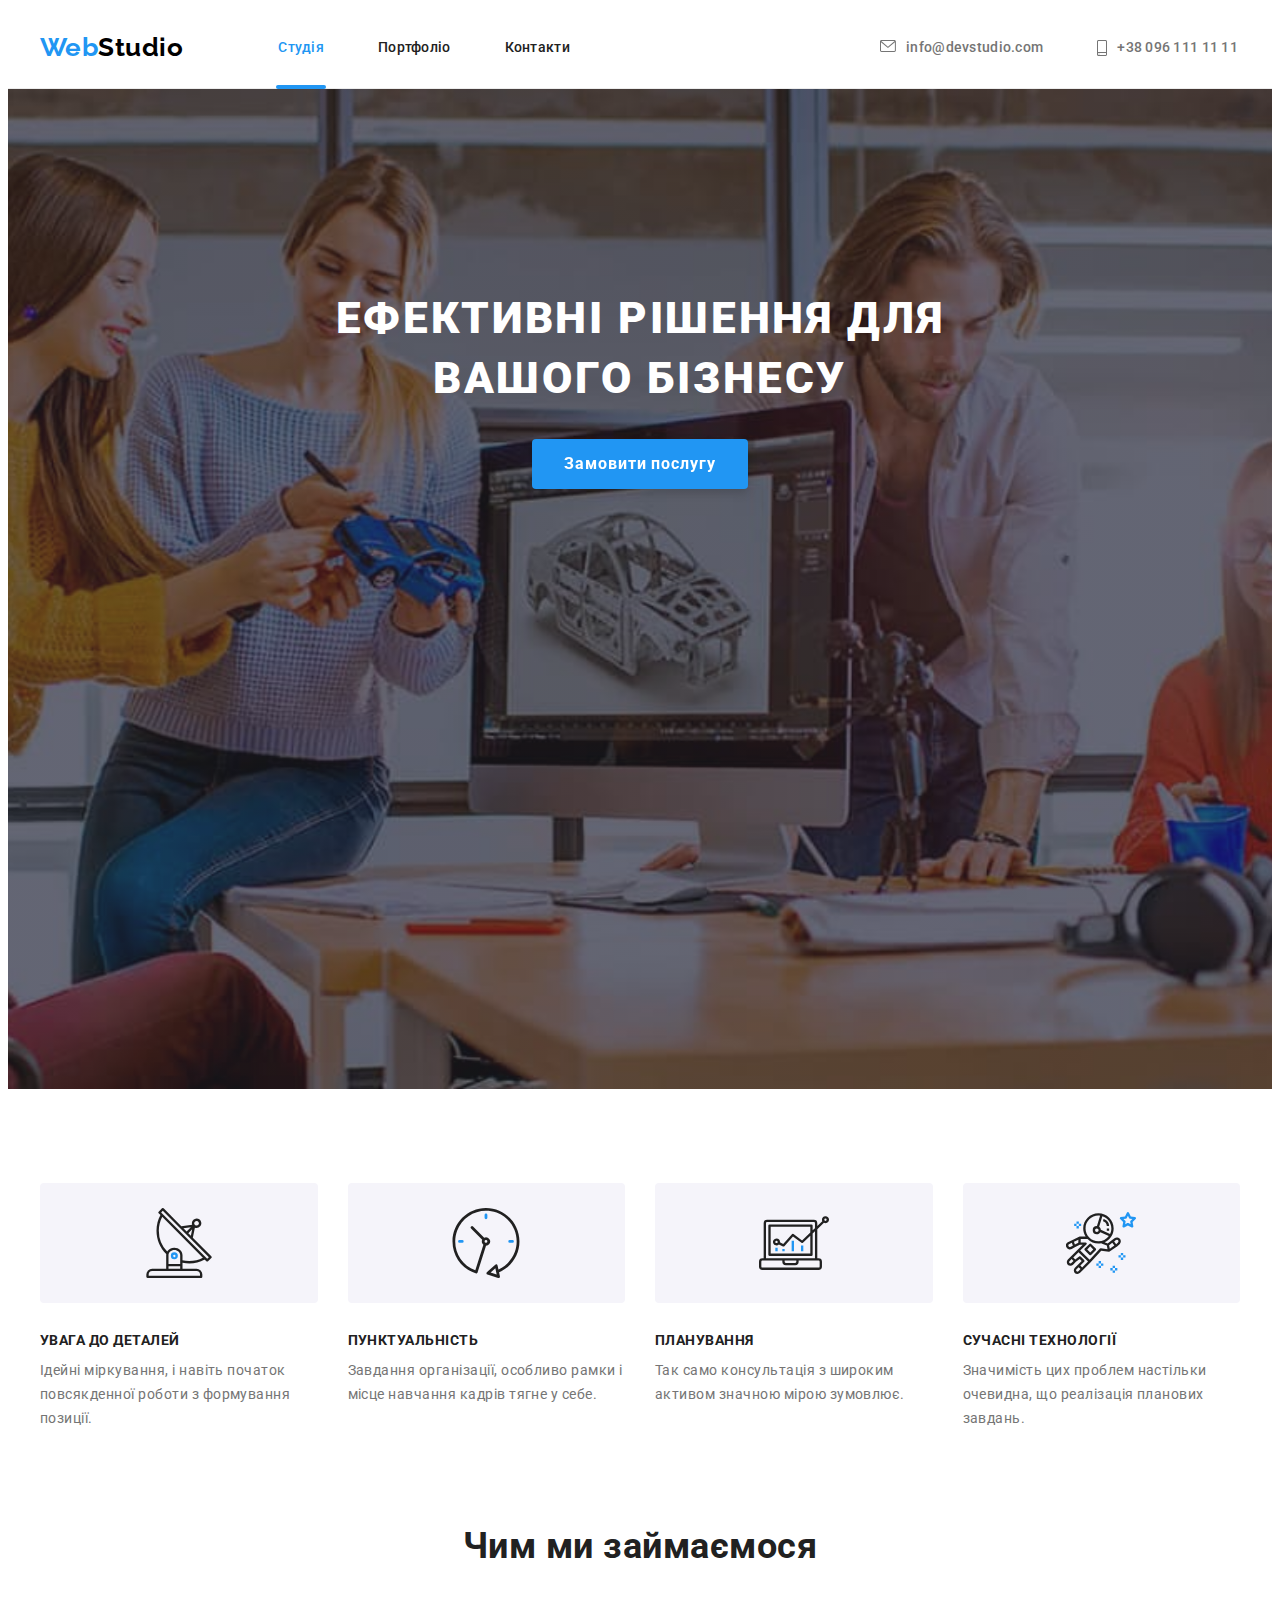
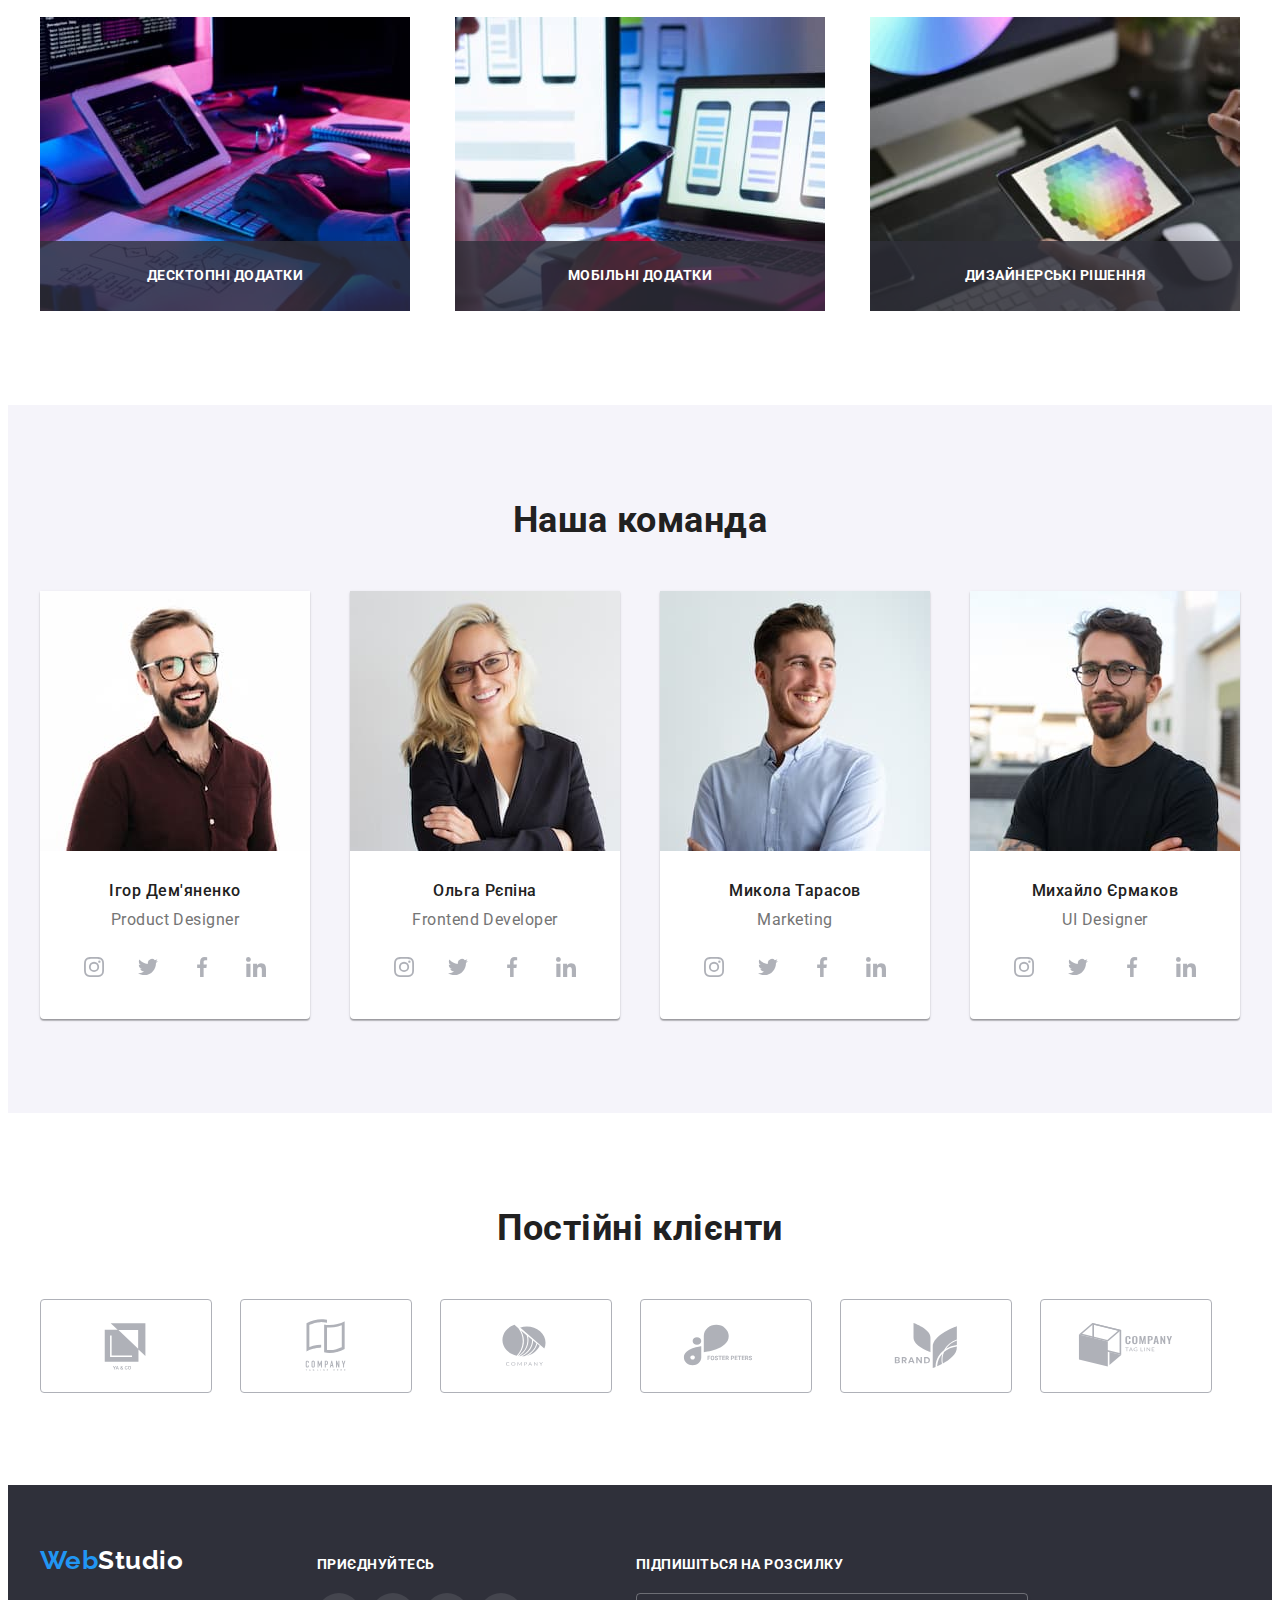
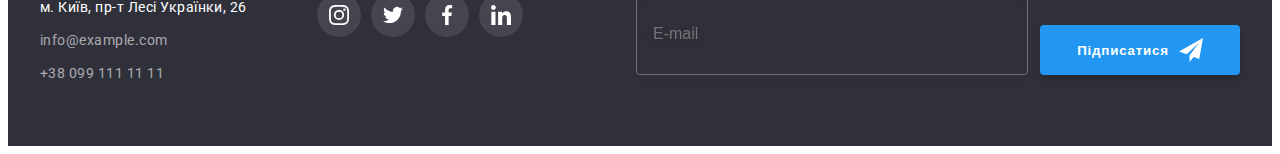
==== index.html @ 71d54468 "add bem header" ====
<!DOCTYPE html>
<html lang="uk">
	<head>
		<meta charset="UTF-8" />
		<meta http-equiv="X-UA-Compatible" content="IE=edge" />
		<meta name="viewport" content="width=device-width, initial-scale=1.0" />
		<title>Document</title>
		<link rel="preconnect" href="https://fonts.googleapis.com" />
		<link rel="preconnect" href="https://fonts.gstatic.com" crossorigin />
		<link
			href="https://fonts.googleapis.com/css2?family=Raleway:wght@700&family=Roboto:wght@400;500;700;900&display=swap"
			rel="stylesheet"
		/>
		<link
			rel="stylesheet"
			href="https://cdnjs.cloudflare.com/ajax/libs/modern-normalize/1.1.0/modern-normalize.min.css"
			integrity="sha512-wpPYUAdjBVSE4KJnH1VR1HeZfpl1ub8YT/NKx4PuQ5NmX2tKuGu6U/JRp5y+Y8XG2tV+wKQpNHVUX03MfMFn9Q=="
			crossorigin="anonymous"
			referrerpolicy="no-referrer"
		/>
		<link rel="stylesheet" href="./css/main.min.css" />
	</head>
	<body>
		<!--  Шапка сторінки  -->
		<header class="header">
			<div class="container header__container">
				<a href="./index.html" class="logo header__logo link"> Web<span>Studio</span> </a>

				<nav class="navigation">
					<ul class="navigation__list list">
						<li class="navigation__item">
							<a href="./index.html" class="navigation__link link current">Студія</a>
						</li>
						<li class="navigation__item">
							<a href="./portfolio.html" class="navigation__link link">Портфоліо</a>
						</li>
						<li class="navigation__item">
							<a href="" class="navigation__link link">Контакти</a>
						</li>
					</ul>
				</nav>

				<ul class="contact__list list">
					<li class="contact__item">
						<a href="mailto:info@devstudio.com" class="contact__link link">
							<svg class="contact__icon" width="16" height="12">
								<use href="./images/icons.svg#icon-envelope"></use>
							</svg>
							info@devstudio.com
						</a>
					</li>
					<li class="contact__item">
						<a href="tel:+380961111111" class="contact__link link">
							<svg class="contact__icon" width="10" height="16">
								<use href="./images/icons.svg#icon-smartphone"></use>
							</svg>
							+38 096 111 11 11</a
						>
					</li>
				</ul>
			</div>
		</header>

		<!--  Унікальний контент сторінки  -->
		<main>
			<!-- Hero -->
			<section class="hero">
				<div class="container">
					<h1 class="hero-title">Ефективні рішення для вашого бізнесу</h1>

					<button type="button" class="hero-btn" data-modal-open>Замовити послугу</button>
				</div>
			</section>

			<!-- Features -->
			<section class="features section">
				<div class="container">
					<h2 class="visually-hidden">Наші особливості</h2>

					<ul class="features-list list">
						<li class="features-item">
							<div class="features-item-icon">
								<svg class="features-icon" width="70" height="70">
									<use href="./images/icons.svg#icon-antenna"></use>
								</svg>
							</div>
							<h3 class="feature-title">УВАГА ДО ДЕТАЛЕЙ</h3>
							<p class="features-text">Ідейні міркування, і навіть початок повсякденної роботи з формування позиції.</p>
						</li>
						<li class="features-item">
							<div class="features-item-icon">
								<svg class="features-icon" width="70" height="70">
									<use href="./images/icons.svg#icon-clock"></use>
								</svg>
							</div>
							<h3 class="feature-title">ПУНКТУАЛЬНІСТЬ</h3>
							<p class="features-text">Завдання організації, особливо рамки і місце навчання кадрів тягне у себе.</p>
						</li>
						<li class="features-item">
							<div class="features-item-icon">
								<svg class="features-icon" width="70" height="70">
									<use href="./images/icons.svg#icon-diagram"></use>
								</svg>
							</div>
							<h3 class="feature-title">ПЛАНУВАННЯ</h3>
							<p class="features-text">Так само консультація з широким активом значною мірою зумовлює.</p>
						</li>
						<li class="features-item">
							<div class="features-item-icon">
								<svg class="features-icon" width="70" height="70">
									<use href="./images/icons.svg#icon-astronaut"></use>
								</svg>
							</div>
							<h3 class="feature-title">СУЧАСНІ ТЕХНОЛОГІЇ</h3>
							<p class="features-text">Значимість цих проблем настільки очевидна, що реалізація планових завдань.</p>
						</li>
					</ul>
				</div>
			</section>

			<!-- Abaut -->
			<section class="abaut section">
				<div class="container">
					<h2 class="title">Чим ми займаємося</h2>

					<ul class="abaut-list list">
						<li class="abaut-item">
							<img src="./images/job-1.jpg" alt="верстка сайту" width="370" />

							<h3 class="label">Десктопні додатки</h3>
						</li>
						<li class="abaut-item">
							<img src="./images/job-2.jpg" alt="адаптація сайту під всі екрани" width="370" />

							<h3 class="label">Мобільні додатки</h3>
						</li>
						<li class="abaut-item">
							<img src="./images/job-3.jpg" alt="дизайн сайту" width="370" />

							<h3 class="label">Дизайнерські рішення</h3>
						</li>
					</ul>
				</div>
			</section>

			<!-- Team -->
			<section class="team section">
				<div class="container">
					<h2 class="title">Наша команда</h2>

					<ul class="team-list list">
						<li class="team-item">
							<img src="./images/pd.jpg" alt="продакт дизайнер" class="team-photo" width="270" />
							<div class="team-info">
								<h3 class="team-title">Ігор Дем'яненко</h3>
								<p class="team-text" lang="en">Product Designer</p>
								<ul class="team-social-list list">
									<li class="team-social-item">
										<a href="" class="team-social-link" aria-label="Instagram">
											<span class="visually-hidden">Instagram</span>
											<svg class="team-social-icon" width="20" height="20">
												<use href="./images/icons.svg#icon-instagram"></use>
											</svg>
										</a>
									</li>
									<li class="team-social-item">
										<a href="" class="team-social-link" aria-label="Twitter">
											<span class="visually-hidden">Twitter</span>
											<svg class="team-social-icon" width="20" height="20">
												<use href="./images/icons.svg#icon-twitter"></use>
											</svg>
										</a>
									</li>
									<li class="team-social-item">
										<a href="" class="team-social-link" aria-label="Facebook">
											<span class="visually-hidden">Facebook</span>
											<svg class="team-social-icon" width="20" height="20">
												<use href="./images/icons.svg#icon-facebook"></use>
											</svg>
										</a>
									</li>
									<li class="team-social-item">
										<a href="" class="team-social-link" aria-label="Linked In">
											<span class="visually-hidden">Linked In</span>
											<svg class="team-social-icon" width="20" height="20">
												<use href="./images/icons.svg#icon-linkedin"></use>
											</svg>
										</a>
									</li>
								</ul>
							</div>
						</li>
						<li class="team-item">
							<img src="./images/fd.jpg" alt="фронтенд-розробник" class="team-photo" width="270" />
							<div class="team-info">
								<h3 class="team-title">Ольга Рєпіна</h3>
								<p class="team-text" lang="en">Frontend Developer</p>
								<ul class="team-social-list list">
									<li class="team-social-item">
										<a href="" class="team-social-link" aria-label="Instagram">
											<span class="visually-hidden">Instagram</span>
											<svg class="team-social-icon" width="20" height="20">
												<use href="./images/icons.svg#icon-instagram"></use>
											</svg>
										</a>
									</li>
									<li class="team-social-item">
										<a href="" class="team-social-link" aria-label="Twitter">
											<span class="visually-hidden">Twitter</span>
											<svg class="team-social-icon" width="20" height="20">
												<use href="./images/icons.svg#icon-twitter"></use>
											</svg>
										</a>
									</li>
									<li class="team-social-item">
										<a href="" class="team-social-link" aria-label="Facebook">
											<span class="visually-hidden">Facebook</span>
											<svg class="team-social-icon" width="20" height="20">
												<use href="./images/icons.svg#icon-facebook"></use>
											</svg>
										</a>
									</li>
									<li class="team-social-item">
										<a href="" class="team-social-link" aria-label="Linked In">
											<span class="visually-hidden">Linked In</span>
											<svg class="team-social-icon" width="20" height="20">
												<use href="./images/icons.svg#icon-linkedin"></use>
											</svg>
										</a>
									</li>
								</ul>
							</div>
						</li>
						<li class="team-item">
							<img src="./images/m.jpg" alt="маркетолог" class="team-photo" width="270" />
							<div class="team-info">
								<h3 class="team-title">Микола Тарасов</h3>
								<p class="team-text" lang="en">Marketing</p>
								<ul class="team-social-list list">
									<li class="team-social-item">
										<a href="" class="team-social-link" aria-label="Instagram">
											<span class="visually-hidden">Instagram</span>
											<svg class="team-social-icon" width="20" height="20">
												<use href="./images/icons.svg#icon-instagram"></use>
											</svg>
										</a>
									</li>
									<li class="team-social-item">
										<a href="" class="team-social-link" aria-label="Twitter">
											<span class="visually-hidden">Twitter</span>
											<svg class="team-social-icon" width="20" height="20">
												<use href="./images/icons.svg#icon-twitter"></use>
											</svg>
										</a>
									</li>
									<li class="team-social-item">
										<a href="" class="team-social-link" aria-label="Facebook">
											<span class="visually-hidden">Facebook</span>
											<svg class="team-social-icon" width="20" height="20">
												<use href="./images/icons.svg#icon-facebook"></use>
											</svg>
										</a>
									</li>
									<li class="team-social-item">
										<a href="" class="team-social-link" aria-label="Linked In">
											<span class="visually-hidden">Linked In</span>
											<svg class="team-social-icon" width="20" height="20">
												<use href="./images/icons.svg#icon-linkedin"></use>
											</svg>
										</a>
									</li>
								</ul>
							</div>
						</li>
						<li class="team-item">
							<img src="images/uid.jpg" alt="дизайнер інтерфейсу користувача" class="team-photo" width="270" />
							<div class="team-info">
								<h3 class="team-title">Михайло Єрмаков</h3>
								<p class="team-text" lang="en">UI Designer</p>
								<ul class="team-social-list list">
									<li class="team-social-item">
										<a href="" class="team-social-link" aria-label="Instagram">
											<span class="visually-hidden">Instagram</span>
											<svg class="team-social-icon" width="20" height="20">
												<use href="./images/icons.svg#icon-instagram"></use>
											</svg>
										</a>
									</li>
									<li class="team-social-item">
										<a href="" class="team-social-link" aria-label="Twitter">
											<span class="visually-hidden">Twitter</span>
											<svg class="team-social-icon" width="20" height="20">
												<use href="./images/icons.svg#icon-twitter"></use>
											</svg>
										</a>
									</li>
									<li class="team-social-item">
										<a href="" class="team-social-link" aria-label="Facebook">
											<span class="visually-hidden">Facebook</span>
											<svg class="team-social-icon" width="20" height="20">
												<use href="./images/icons.svg#icon-facebook"></use>
											</svg>
										</a>
									</li>
									<li class="team-social-item">
										<a href="" class="team-social-link" aria-label="Linked In">
											<span class="visually-hidden">Linked In</span>
											<svg class="team-social-icon" width="20" height="20">
												<use href="./images/icons.svg#icon-linkedin"></use>
											</svg>
										</a>
									</li>
								</ul>
							</div>
						</li>
					</ul>
				</div>
			</section>

			<!-- Clients -->
			<section class="clients section">
				<div class="container">
					<h2 class="title">Постійні клієнти</h2>

					<ul class="clients-list list">
						<li class="clients-item">
							<a href="" class="clients-link">
								<svg class="clients-icon" width="106" height="60">
									<use href="./images/icons.svg#icon-client-logo-1"></use>
								</svg>
							</a>
						</li>
						<li class="clients-item">
							<a href="" class="clients-link">
								<svg class="clients-icon" width="106" height="60">
									<use href="./images/icons.svg#icon-client-logo-2"></use>
								</svg>
							</a>
						</li>
						<li class="clients-item">
							<a href="" class="clients-link">
								<svg class="clients-icon" width="106" height="60">
									<use href="./images/icons.svg#icon-client-logo-3"></use>
								</svg>
							</a>
						</li>
						<li class="clients-item">
							<a href="" class="clients-link">
								<svg class="clients-icon" width="106" height="60">
									<use href="./images/icons.svg#icon-client-logo-4"></use>
								</svg>
							</a>
						</li>
						<li class="clients-item">
							<a href="" class="clients-link">
								<svg class="clients-icon" width="106" height="60">
									<use href="./images/icons.svg#icon-client-logo-5"></use>
								</svg>
							</a>
						</li>
						<li class="clients-item">
							<a href="" class="clients-link">
								<svg class="clients-icon" width="106" height="60">
									<use href="./images/icons.svg#icon-client-logo-6"></use>
								</svg>
							</a>
						</li>
					</ul>
				</div>
			</section>
		</main>

		<!--  Підвал  -->
		<footer class="footer">
			<div class="container footer-info">
				<div class="footer-contact">
					<a href="./index.html" class="logo footer__logo link"> Web<span>Studio</span> </a>
					<address class="footer-address">
						<ul class="footer-list list">
							<li class="footer-item">
								<a
									href="https://goo.gl/maps/7Z4Gu6gyvnYNkvbY8"
									target="_blank"
									rel="noopener noreferrer nofollow"
									class="footer-location link"
								>
									м. Київ, пр-т Лесі Українки, 26
								</a>
							</li>
							<li class="footer-item">
								<a href="mailto:info@example.com" class="footer-link link">info@example.com</a>
							</li>
							<li class="footer-item">
								<a href="tel:+380991111111" class="footer-link link">+38 099 111 11 11</a>
							</li>
						</ul>
					</address>
				</div>
				<div class="footer-socials">
					<h2 class="footer-title">приєднуйтесь</h2>

					<ul class="footer-socials-list list">
						<li class="footer-socials-item">
							<a href="" class="footer-socials-link" aria-label="Instagram">
								<span class="visually-hidden">Instagram</span>
								<svg class="footer-social-icon" width="20" height="20">
									<use href="./images/icons.svg#icon-instagram"></use>
								</svg>
							</a>
						</li>
						<li class="footer-socials-item">
							<a href="" class="footer-socials-link" aria-label="Twitter">
								<span class="visually-hidden">Twitter</span>
								<svg class="footer-social-icon" width="20" height="20">
									<use href="./images/icons.svg#icon-twitter"></use>
								</svg>
							</a>
						</li>
						<li class="footer-socials-item">
							<a href="" class="footer-socials-link" aria-label="Facebook">
								<span class="visually-hidden">Facebook</span>
								<svg class="footer-social-icon" width="20" height="20">
									<use href="./images/icons.svg#icon-facebook"></use>
								</svg>
							</a>
						</li>
						<li class="footer-socials-item">
							<a href="" class="footer-socials-link" aria-label="Linked In">
								<span class="visually-hidden">Linked In</span>
								<svg class="footer-social-icon" width="20" height="20">
									<use href="./images/icons.svg#icon-linkedin"></use>
								</svg>
							</a>
						</li>
					</ul>
				</div>

				<form class="footer-form">
					<div class="footer-form-input">
						<label for="footer-email" class="footer-title-input">Підпишіться на розсилку</label>
						<input type="email" class="footer-input" name="email" id="footer-email" placeholder="E-mail" required />
					</div>
					<button type="submit" class="footer-button">
						Підписатися
						<svg class="footer-input-icon" width="24" height="24">
							<use href="./images/icons.svg#icon-send"></use>
						</svg>
					</button>
				</form>
			</div>
		</footer>

		<!-- Модальне вікно -->
		<div class="backdrop is-hidden" data-modal>
			<div class="modal">
				<button type="button" class="btn-close" data-modal-close>
					<svg class="btn-close-icon" width="11" height="11">
						<use href="./images/icons.svg#icon-close"></use>
					</svg>
				</button>
				<!-- Форма модального вікна -->
				<p class="modal-title">Залиште свої дані, ми вам передзвонимо</p>
				<form class="modal-form">
					<div class="form-field">
						<label for="modal-name" class="modal-label">Ім'я</label>
						<div class="input-wrap">
							<input type="text" name="name" id="modal-name" class="modal-input" required />
							<svg class="modal-icon" width="18" height="18">
								<use href="./images/icons.svg#icon-name"></use>
							</svg>
						</div>
					</div>

					<div class="form-field">
						<label for="modal-tel" class="modal-label">Телефон</label>
						<div class="input-wrap">
							<input
								type="tel"
								name="tel"
								id="modal-tel"
								class="modal-input"
								title="+380123456789"
								minlength="13"
								required
							/>
							<svg class="modal-icon" width="18" height="18">
								<use href="./images/icons.svg#icon-tel"></use>
							</svg>
						</div>
					</div>

					<div class="form-field">
						<label for="modal-email" class="modal-label">Пошта</label>
						<div class="input-wrap">
							<input type="email" name="email" id="modal-email" class="modal-input" required />
							<svg class="modal-icon" width="18" height="18">
								<use href="./images/icons.svg#icon-email"></use>
							</svg>
						</div>
					</div>

					<div class="textarea-field">
						<label for="modal-textarea" class="modal-label">Коментар</label>
						<textarea name="Comment" id="modal-textarea" class="modal-textarea" placeholder="Введіть текст"></textarea>
					</div>

					<div class="checkbox-field">
						<input type="checkbox" name="policy" id="policy" value="true" class="modal-check visually-hidden" />
						<label for="policy" class="check-label">
							<span class="check-label-icon">
								<svg class="check-icon" width="16" height="15">
									<use href="./images/icons.svg#icon-checkbox"></use>
								</svg>
							</span>
							Погоджуюся з розсилкою та приймаю <a href="#" class="label-policy">Умови договору</a></label
						>
					</div>
					<button type="submit" class="modal-btn">Відправити</button>
				</form>
			</div>
		</div>
		<script src="./js/modal.js"></script>
	</body>
</html>
---- css/main.min.css ----
:root{--primary-text-color: #212121;--secondary-text-color: #757575;--tertiary-text-color: #ffffff;--accent-color: #2196f3;--primary-btn-color: #2196f3;--secondary-btn-color: #f5f4fa;--logo-color: #000000;--primary-bg-color: #ffffff;--secondary-bg-color: #2f303a;--section-bg-color: #f5f4fa;--link-color: rgba(255, 255, 255, 0.6);--primary-icon-color: #afb1b8;--transition-duration: 250ms;--transition-timing-function: cubic-bezier(0.4, 0, 0.2, 1);--overlay: rgba(33, 150, 243, 0.9);--button-hover: #188ce8}h1,h2,h3,h4,h5,h6,ul,p{margin:0}ul,p{padding-left:0}img{display:block;max-width:100%;height:auto}button{border-radius:4px;border:none;cursor:pointer}body{font-family:"Roboto",sans-serif;font-size:16px;line-height:1.14;letter-spacing:.03em;color:var(--primary-text-color);background-color:var(--primary-bg-color)}.list{list-style:none}.link{text-decoration:none}.section{padding:94px 0}.visually-hidden{position:absolute;white-space:nowrap;width:1px;height:1px;overflow:hidden;border:0;padding:0;clip:rect(0 0 0 0);clip-path:inset(50%);margin:-1px}.container{width:1200px;padding-right:15px;padding-left:15px;margin:0 auto}.logo{font-family:"Raleway",sans-serif;font-weight:700;font-size:26px;line-height:1.19;color:var(--accent-color)}.header__logo{margin-right:93px;padding-top:24px;padding-bottom:25px}.header__logo span{color:var(--logo-color)}.footer__logo{display:block;margin-bottom:20px}.footer__logo span{color:var(--tertiary-text-color)}.backdrop{position:fixed;top:0;left:0;width:100%;height:100%;background:rgba(0,0,0,.2);border:1px solid #000;visibility:visible;opacity:1;transition:visibility var(--transition-duration) var(--transition-timing-function),opacity var(--transition-duration) var(--transition-timing-function)}.backdrop.is-hidden{visibility:hidden;opacity:0;pointer-events:none}.modal{position:absolute;padding:40px;top:50%;left:50%;width:528px;min-height:581px;background:var(--primary-bg-color);box-shadow:0px 1px 3px rgba(0,0,0,.12),0px 1px 1px rgba(0,0,0,.14),0px 2px 1px rgba(0,0,0,.2);border-radius:4px;transform:translate(-50%, -50%) scale(1);transition:transform var(--transition-duration) var(--transition-timing-function),scale var(--transition-duration) var(--transition-timing-function)}.backdrop.is-hidden .modal{transform:translate(-50%, -50%) scale(0)}.btn-close{position:absolute;display:flex;justify-content:center;align-items:center;top:8px;right:8px;width:30px;height:30px;border-radius:50%;border:1px solid rgba(0,0,0,.1);background:#fff;transition:fill var(--transition-duration) var(--transition-timing-function)}.btn-close:hover,.btn-close:focus{fill:var(--accent-color)}.modal-title{margin-bottom:12px;font-weight:700;font-size:20px;line-height:1.15;text-align:center;letter-spacing:.03em;color:var(--primary-text-color)}.modal-form{display:flex;flex-direction:column}.form-field:not(:last-child){margin-bottom:10px}.modal-label{font-weight:400;font-size:12px;line-height:1.17;letter-spacing:.01em;color:var(--secondary-text-color);cursor:pointer}.input-wrap{display:flex;align-items:center;position:relative;margin-top:4px;cursor:pointer;transition:fill var(--transition-duration) var(--transition-timing-function)}.modal-input{width:100%;height:40px;padding:12px 12px 12px 42px;border:1px solid rgba(33,33,33,.2);border-radius:4px;outline:rgba(0,0,0,0);cursor:pointer;transition:border-color var(--transition-duration) var(--transition-timing-function)}.modal-input:hover,.modal-input:focus{border-color:var(--accent-color)}.modal-icon{position:absolute;left:12px;top:50%;transform:translateY(-50%);transition:fill var(--transition-duration) var(--transition-timing-function)}.modal-input:hover+.modal-icon,.modal-input:focus+.modal-icon{fill:var(--accent-color)}.textarea-field{margin-bottom:20px}.modal-textarea{width:100%;height:120px;padding:12px 16px;margin-top:4px;border:1px solid rgba(33,33,33,.2);border-radius:4px;outline:rgba(0,0,0,0);font-size:12px;line-height:1.17;letter-spacing:.01em;resize:none;cursor:pointer;transition:border-color var(--transition-duration) var(--transition-timing-function)}.modal-textarea:hover,.modal-textarea:focus{border-color:var(--accent-color)}.modal-textarea::placeholder{color:rgba(117,117,117,.5)}.check-label{display:flex;justify-content:center;align-items:center;font-size:14px;line-height:1.71;letter-spacing:.03em;color:var(--secondary-text-color)}.check-label span{display:flex;justify-content:center;align-items:center;width:16px;height:15px;border:2px solid #212121;border-radius:2px;margin-right:8px;transition:background-color var(--transition-duration) var(--transition-timing-function),border-color var(--transition-duration) var(--transition-timing-function)}.modal-check:checked+.check-label span{background-color:var(--accent-color);border-color:var(--accent-color);fill:#fff}.modal-check:focus+.check-label span{border-color:var(--accent-color)}.check-label span{fill:rgba(0,0,0,0);transition:fill var(--transition-duration) var(--transition-timing-function)}.label-policy{margin-left:8px;text-decoration-line:underline;color:var(--accent-color)}.modal-btn{min-width:200px;height:50px;padding:10px 52px;margin-top:30px;margin-left:auto;margin-right:auto;font-weight:700;font-size:16px;line-height:1.88;text-align:center;letter-spacing:.06em;color:var(--tertiary-text-color);background-color:var(--primary-btn-color);box-shadow:0px 4px 4px rgba(0,0,0,.15);transition:background-color var(--transition-duration) var(--transition-timing-function)}.modal-btn:hover,.modal-btn:focus{background-color:var(--button-hover)}.buttons-list{display:flex;justify-content:center;margin-bottom:50px}.buttons-item:not(:last-child){margin-right:8px}.portfolio-btn{display:inline-block;padding:6px 22px;font-family:inherit;font-weight:500;font-size:16px;line-height:1.63;letter-spacing:.03em;text-decoration:none;text-align:center;color:var(--primary-text-color);background-color:var(--secondary-btn-color);transition:color var(--transition-duration) var(--transition-timing-function),background-color var(--transition-duration) var(--transition-timing-function),box-shadow var(--transition-duration) var(--transition-timing-function)}.portfolio-btn:hover,.portfolio-btn:focus{color:var(--tertiary-text-color);background-color:var(--primary-btn-color);box-shadow:0px 3px 1px rgba(0,0,0,.1),0px 1px 2px rgba(0,0,0,.08),0px 2px 2px rgba(0,0,0,.12)}.header{border-bottom:1px solid #ececec}.header__container{display:flex;align-items:center}.navigation{display:flex;align-items:center}.navigation__list{display:flex}.navigation__list .current{position:relative;color:var(--accent-color)}.navigation__list .current::after{display:block;content:"";position:absolute;left:0;bottom:-1px;width:100%;height:4px;border-radius:2px;background-color:var(--accent-color)}.navigation__item:not(:last-child){margin-right:50px}.navigation__link,.contact__link{display:flex;padding-top:32px;padding-right:2px;padding-left:2px;padding-bottom:32px;font-weight:500;font-size:14px;letter-spacing:.02em}.navigation__link{color:var(--primary-text-color);transition:color var(--transition-duration) var(--transition-timing-function)}.navigation__link:hover,.navigation__link:focus{color:var(--accent-color)}.contact__list{display:flex;margin-left:auto}.contact__item+.contact__item{margin-left:50px}.contact__link{font-style:normal;color:var(--secondary-text-color);transition:color var(--transition-duration) var(--transition-timing-function)}.contact__link:hover,.contact__link:focus{color:var(--accent-color)}.contact__icon{fill:currentColor;margin-right:10px}.hero{max-width:1600px;min-height:600px;margin-right:auto;margin-left:auto;padding-top:200px;padding-bottom:200px;text-align:center;background-color:#c4c4c4;background-image:linear-gradient(to right, rgba(47, 48, 58, 0.4), rgba(47, 48, 58, 0.4)),url(../images/hero.jpg);background-repeat:no-repeat;background-position:center;background-size:cover}.hero-title{width:696px;margin-left:auto;margin-right:auto;margin-bottom:30px;font-weight:900;font-size:44px;line-height:1.36;letter-spacing:.06em;text-transform:uppercase;color:var(--tertiary-text-color)}.hero-btn{display:inline-block;min-width:216px;padding:10px 32px;font-family:inherit;font-weight:700;font-size:16px;line-height:1.88;letter-spacing:.06em;text-decoration:none;color:var(--tertiary-text-color);background-color:var(--primary-btn-color);filter:drop-shadow(0px 4px 4px rgba(0, 0, 0, 0.15));transition:background-color var(--transition-duration) var(--transition-timing-function)}.hero-btn:hover,.hero-btn:focus{background-color:var(--button-hover)}.features{color:var(--secondary-text-color)}.features-list{display:flex}.features-item{width:calc((100% - 90px)/4)}.features-item:not(:last-child){margin-right:30px}.features-item-icon{display:flex;justify-content:center;align-items:center;height:120px;margin-bottom:30px;border-radius:4px;background-color:var(--section-bg-color)}.feature-title,.label{font-size:14px;text-transform:uppercase;color:var(--primary-text-color)}.feature-title{margin-bottom:10px}.features-text{font-size:14px;line-height:1.71}.abaut{padding-top:0;text-align:center}.title{margin-bottom:50px;font-size:36px;line-height:1.17}.abaut-list{display:flex;justify-content:space-between}.abaut-item{position:relative}.label{position:absolute;display:flex;justify-content:center;align-items:center;bottom:0;width:100%;height:70px;color:var(--tertiary-text-color);background-color:rgba(47,48,58,.8)}.team{line-height:1.19;text-align:center;background-color:var(--section-bg-color)}.team-list{display:flex;justify-content:space-between}.team-item{width:270px;border-radius:0px 0px 4px 4px;background-color:var(--primary-bg-color);box-shadow:0px 1px 3px rgba(0,0,0,.12),0px 1px 1px rgba(0,0,0,.14),0px 2px 1px rgba(0,0,0,.2)}.team-info{padding:30px 32px;text-align:center}.team-title{margin-bottom:10px;font-weight:500;font-size:16px}.team-text{color:var(--secondary-text-color);margin-bottom:16px}.team-social-list{display:flex}.team-social-item{width:44px;height:44px}.team-social-item:not(:last-child){margin-right:10px}.team-social-link{display:flex;justify-content:center;align-items:center;width:100%;height:100%;border-radius:50%;fill:var(--primary-icon-color);transition:background-color var(--transition-duration) var(--transition-timing-function),fill var(--transition-duration) var(--transition-timing-function)}.team-social-link:hover,.team-social-link:focus{background-color:var(--accent-color);fill:#fff}.clients{text-align:center}.clients-list{display:flex}.clients-item{width:170px;height:92px}.clients-item:not(:last-child){margin-right:30px}.clients-link{display:flex;justify-content:center;align-items:center;width:100%;height:100%;border:1px solid var(--primary-icon-color);border-radius:4px;fill:var(--primary-icon-color);transition:border-color var(--transition-duration) var(--transition-timing-function),fill var(--transition-duration) var(--transition-timing-function)}.clients-link:hover,.clients-link:focus{border-color:var(--accent-color);fill:var(--accent-color)}.projects-list{display:flex;flex-wrap:wrap}.project-item{flex-basis:calc((100% - 60px)/3)}.project-item:not(:nth-child(3n)){margin-right:30px}.project-item:not(:nth-last-child(-n+3)){margin-bottom:30px}.project-link{display:block;transition:box-shadow var(--transition-duration) var(--transition-timing-function)}.project-overlay{position:relative;overflow:hidden}.project-text{position:absolute;padding:63px 24px;top:0;left:0;width:100%;height:100%;color:var(--tertiary-text-color);background-color:var(--overlay);font-size:18px;line-height:1.56;letter-spacing:.03em;transform:translateY(100%);transition:transform var(--transition-duration) var(--transition-timing-function)}.project-link:hover .project-text,.project-link:focus .project-text{box-shadow:0px 1px 1px rgba(0,0,0,.12),0px 4px 4px rgba(0,0,0,.06),1px 4px 6px rgba(0,0,0,.16);transform:translateY(0)}.project-info{padding:20px 24px;border:1px solid #eee}.projects-title{margin-bottom:4px;font-size:18px;line-height:2;letter-spacing:.06em;color:var(--primary-text-color)}.projects-text{line-height:1.88;color:var(--secondary-text-color)}.footer{padding-top:60px;padding-bottom:60px;background-color:var(--secondary-bg-color)}.footer-info{display:flex;align-items:baseline}.footer-contact{margin-right:70px}.footer-item:not(:last-child){margin-bottom:9px}.footer-location,.footer-link{font-style:normal;font-size:14px;line-height:1.71}.footer-location{color:var(--tertiary-text-color);transition:color var(--transition-duration) var(--transition-timing-function)}.footer-location:hover,.footer-location:focus{color:var(--accent-color)}.footer-link{color:rgba(255,255,255,.6);transition:color var(--transition-duration) var(--transition-timing-function)}.footer-link:hover,.footer-link:focus{color:var(--accent-color)}.footer-title{margin-bottom:20px;font-size:14px;text-transform:uppercase;color:var(--tertiary-text-color)}.footer-socials-list{display:flex}.footer-socials-item{width:44px;height:44px}.footer-socials-item:not(:last-child){margin-right:10px}.footer-socials-link{display:flex;justify-content:center;align-items:center;width:100%;height:100%;border-radius:50%;fill:var(--tertiary-text-color);background-color:rgba(255,255,255,.1);transition:background-color var(--transition-duration) var(--transition-timing-function)}.footer-socials-link:hover,.footer-socials-link:focus{background-color:var(--accent-color)}.footer-form{display:flex;align-items:flex-end;margin-left:auto}.footer-form-input{display:flex;flex-direction:column}.footer-title-input{display:inline-block;margin-bottom:20px;font-weight:700;font-size:14px;text-transform:uppercase;color:var(--tertiary-text-color);cursor:pointer}.footer-input{padding:15px 16px;width:358px;height:50px;border:1px solid rgba(255,255,255,.3);filter:drop-shadow(0px 4px 4px rgba(0, 0, 0, 0.15));border-radius:4px;font-weight:400;font-size:16px;line-height:1.25;color:var(--link-color);background-color:rgba(0,0,0,0)}.footer-button{display:flex;justify-content:center;align-items:center;min-width:200px;height:50px;margin-left:12px;font-weight:700;line-height:1.88;letter-spacing:.06em;color:var(--tertiary-text-color);background-color:var(--primary-btn-color);box-shadow:0px 4px 4px rgba(0,0,0,.15);transition:background-color var(--transition-duration) var(--transition-timing-function)}.footer-button:hover,.footer-button:focus{background-color:var(--button-hover)}.footer-input-icon{margin-left:10px;fill:#fff}/*# sourceMappingURL=main.min.css.map */
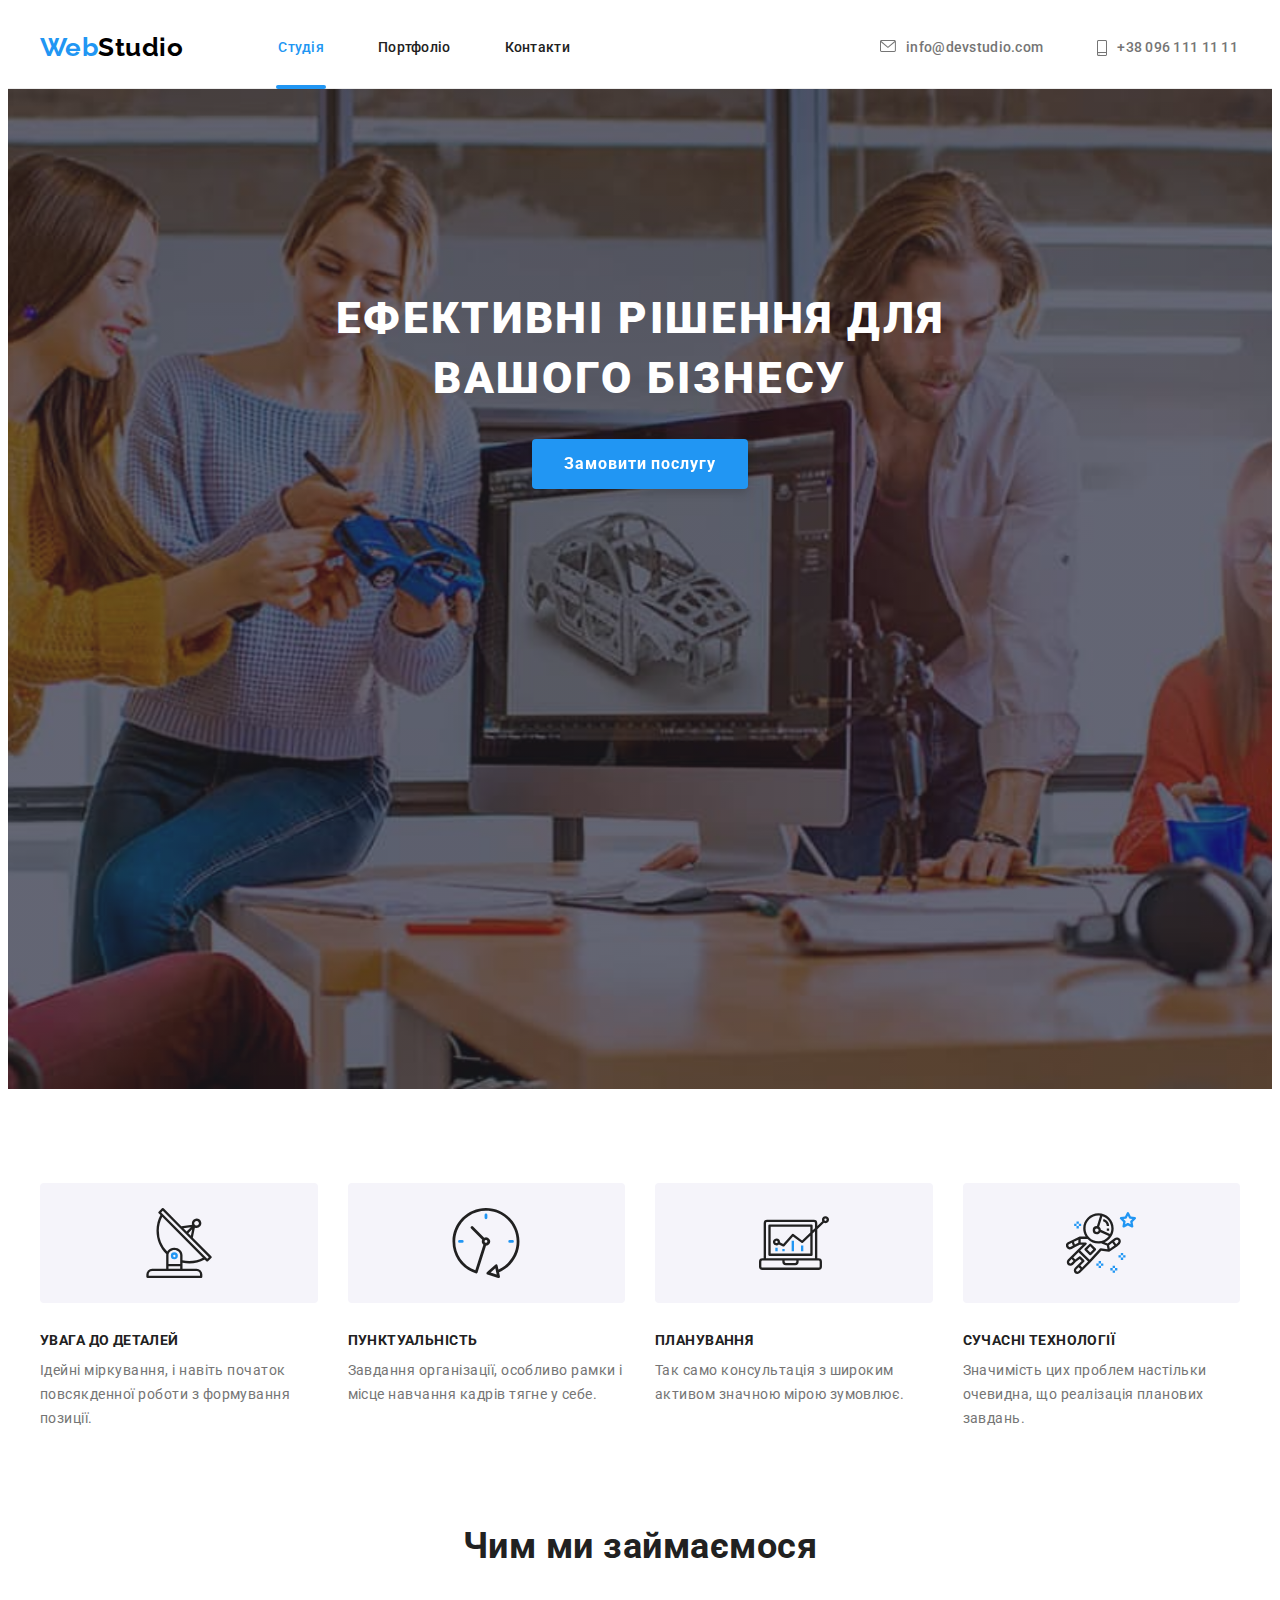
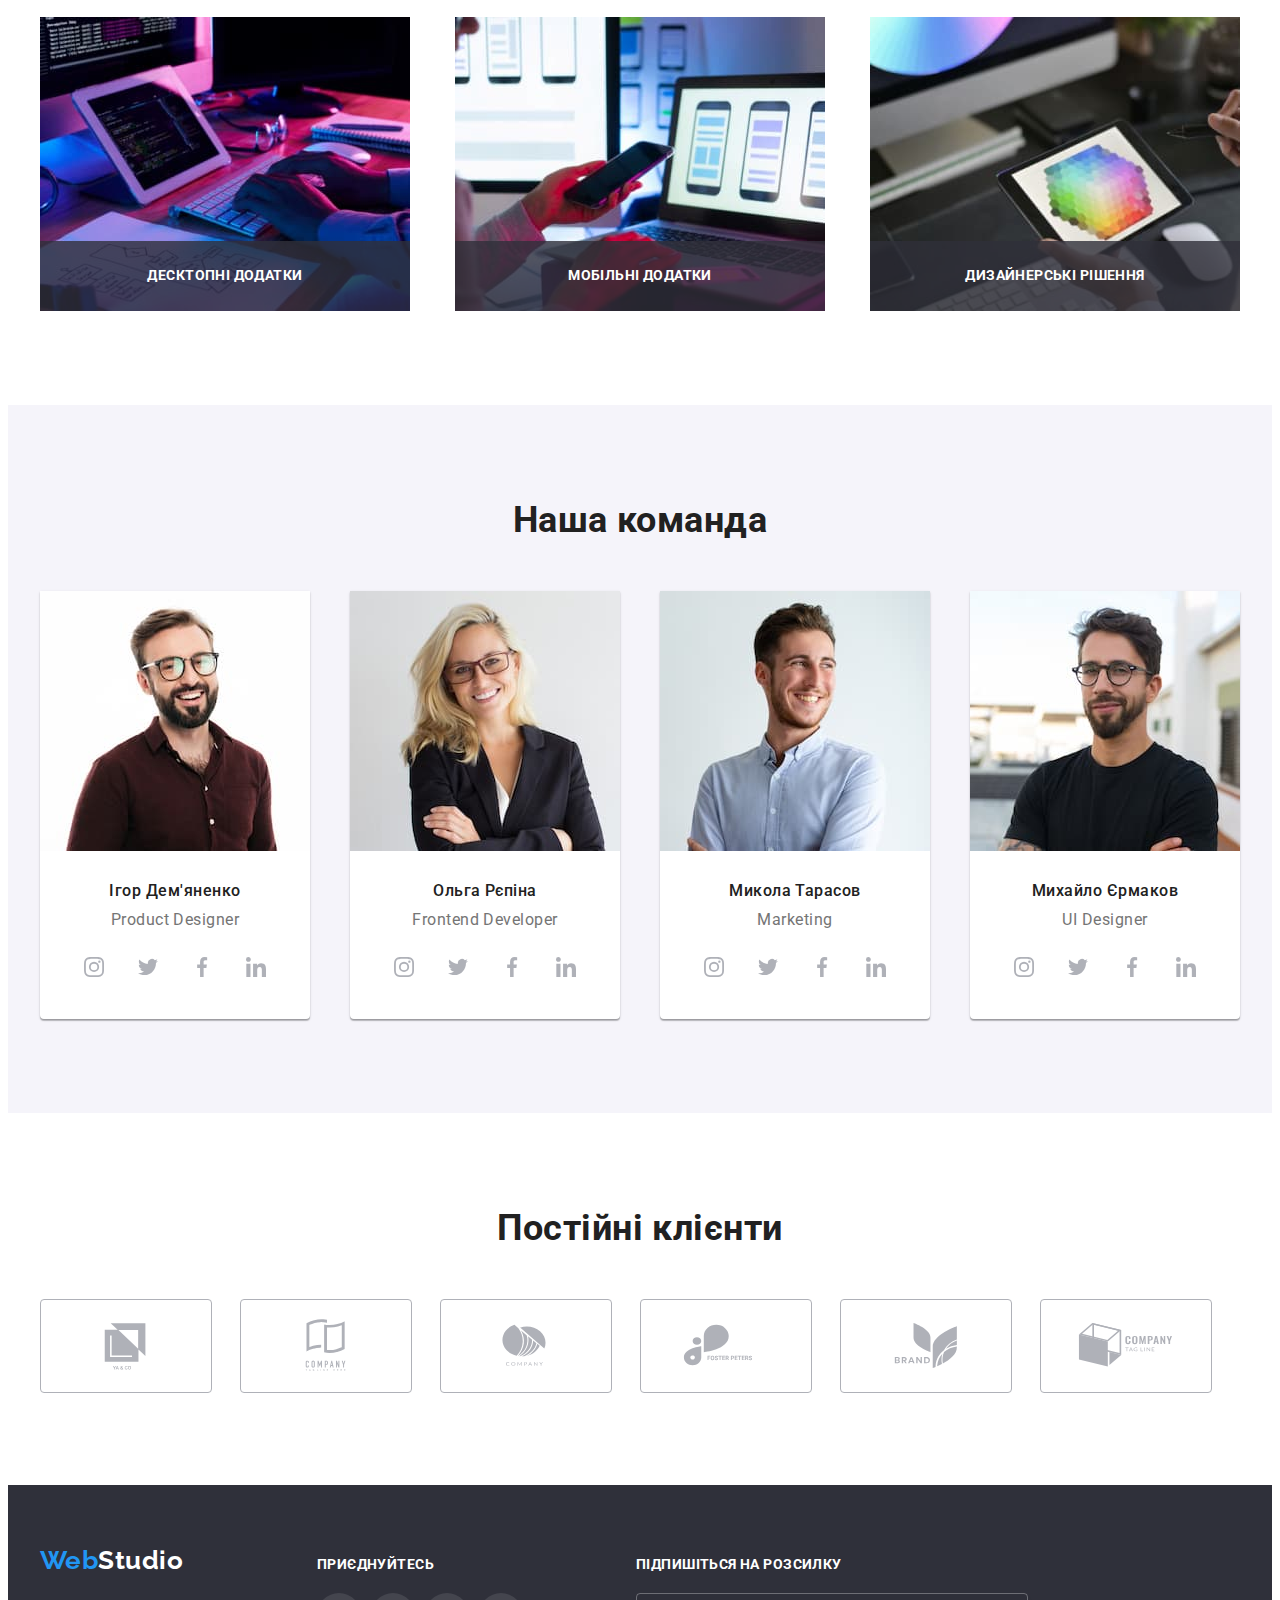
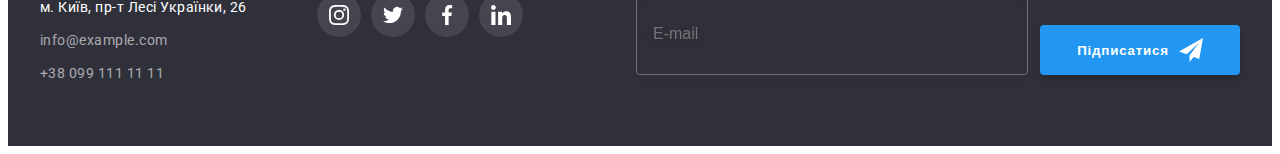
==== commit ef36a67a: "add bem team" ====
--- a/index.html
+++ b/index.html
@@ -24,7 +24,7 @@
 		<!--  Шапка сторінки  -->
 		<header class="header">
 			<div class="container header__container">
-				<a href="./index.html" class="logo header__logo link"> Web<span>Studio</span> </a>
+				<a href="./index.html" class="logo header__logo link"> Web<span class="header__text">Studio</span> </a>
 
 				<nav class="navigation">
 					<ul class="navigation__list list">
@@ -66,9 +66,9 @@
 			<!-- Hero -->
 			<section class="hero">
 				<div class="container">
-					<h1 class="hero-title">Ефективні рішення для вашого бізнесу</h1>
-
-					<button type="button" class="hero-btn" data-modal-open>Замовити послугу</button>
+					<h1 class="hero__title">Ефективні рішення для вашого бізнесу</h1>
+
+					<button type="button" class="hero__btn" data-modal-open>Замовити послугу</button>
 				</div>
 			</section>
 
@@ -77,67 +77,69 @@
 				<div class="container">
 					<h2 class="visually-hidden">Наші особливості</h2>
 
-					<ul class="features-list list">
-						<li class="features-item">
-							<div class="features-item-icon">
-								<svg class="features-icon" width="70" height="70">
+					<ul class="features__list list">
+						<li class="features__item">
+							<div class="features__wrap">
+								<svg class="features__icon" width="70" height="70">
 									<use href="./images/icons.svg#icon-antenna"></use>
 								</svg>
 							</div>
-							<h3 class="feature-title">УВАГА ДО ДЕТАЛЕЙ</h3>
-							<p class="features-text">Ідейні міркування, і навіть початок повсякденної роботи з формування позиції.</p>
-						</li>
-						<li class="features-item">
-							<div class="features-item-icon">
-								<svg class="features-icon" width="70" height="70">
+							<h3 class="subtitle features__subtitle">УВАГА ДО ДЕТАЛЕЙ</h3>
+							<p class="features__text">
+								Ідейні міркування, і навіть початок повсякденної роботи з формування позиції.
+							</p>
+						</li>
+						<li class="features__item">
+							<div class="features__wrap">
+								<svg class="features__icon" width="70" height="70">
 									<use href="./images/icons.svg#icon-clock"></use>
 								</svg>
 							</div>
-							<h3 class="feature-title">ПУНКТУАЛЬНІСТЬ</h3>
-							<p class="features-text">Завдання організації, особливо рамки і місце навчання кадрів тягне у себе.</p>
-						</li>
-						<li class="features-item">
-							<div class="features-item-icon">
-								<svg class="features-icon" width="70" height="70">
+							<h3 class="features__subtitle subtitle">ПУНКТУАЛЬНІСТЬ</h3>
+							<p class="features__text">Завдання організації, особливо рамки і місце навчання кадрів тягне у себе.</p>
+						</li>
+						<li class="features__item">
+							<div class="features__wrap">
+								<svg class="features__icon" width="70" height="70">
 									<use href="./images/icons.svg#icon-diagram"></use>
 								</svg>
 							</div>
-							<h3 class="feature-title">ПЛАНУВАННЯ</h3>
-							<p class="features-text">Так само консультація з широким активом значною мірою зумовлює.</p>
-						</li>
-						<li class="features-item">
-							<div class="features-item-icon">
-								<svg class="features-icon" width="70" height="70">
+							<h3 class="features__subtitle subtitle">ПЛАНУВАННЯ</h3>
+							<p class="features__text">Так само консультація з широким активом значною мірою зумовлює.</p>
+						</li>
+						<li class="features__item">
+							<div class="features__wrap">
+								<svg class="features__icon" width="70" height="70">
 									<use href="./images/icons.svg#icon-astronaut"></use>
 								</svg>
 							</div>
-							<h3 class="feature-title">СУЧАСНІ ТЕХНОЛОГІЇ</h3>
-							<p class="features-text">Значимість цих проблем настільки очевидна, що реалізація планових завдань.</p>
+							<h3 class="features__subtitle subtitle">СУЧАСНІ ТЕХНОЛОГІЇ</h3>
+							<p class="features__text">Значимість цих проблем настільки очевидна, що реалізація планових завдань.</p>
 						</li>
 					</ul>
 				</div>
 			</section>
 
-			<!-- Abaut -->
-			<section class="abaut section">
+			<!-- Work -->
+			<section class="work section">
 				<div class="container">
-					<h2 class="title">Чим ми займаємося</h2>
-
-					<ul class="abaut-list list">
-						<li class="abaut-item">
+					<h2 class="work__title title">Чим ми займаємося</h2>
+
+					<ul class="work__list list">
+						<li class="work__item">
 							<img src="./images/job-1.jpg" alt="верстка сайту" width="370" />
 
-							<h3 class="label">Десктопні додатки</h3>
-						</li>
-						<li class="abaut-item">
+							<h3 class="work__subtitle subtitle">Десктопні додатки</h3>
+						</li>
+						<li class="work__item">
 							<img src="./images/job-2.jpg" alt="адаптація сайту під всі екрани" width="370" />
 
-							<h3 class="label">Мобільні додатки</h3>
-						</li>
-						<li class="abaut-item">
+							<h3 class="work__subtitle subtitle">Мобільні додатки</h3>
+						</li>
+						<li class="work__item">
 							<img src="./images/job-3.jpg" alt="дизайн сайту" width="370" />
 
-							<h3 class="label">Дизайнерські рішення</h3>
+							<h3 class="work__subtitle subtitle">Дизайнерські рішення</h3>
 						</li>
 					</ul>
 				</div>
@@ -146,43 +148,43 @@
 			<!-- Team -->
 			<section class="team section">
 				<div class="container">
-					<h2 class="title">Наша команда</h2>
-
-					<ul class="team-list list">
-						<li class="team-item">
-							<img src="./images/pd.jpg" alt="продакт дизайнер" class="team-photo" width="270" />
-							<div class="team-info">
-								<h3 class="team-title">Ігор Дем'яненко</h3>
-								<p class="team-text" lang="en">Product Designer</p>
-								<ul class="team-social-list list">
-									<li class="team-social-item">
-										<a href="" class="team-social-link" aria-label="Instagram">
+					<h2 class="team__title title">Наша команда</h2>
+
+					<ul class="card-list list">
+						<li class="card-list__item">
+							<img src="./images/pd.jpg" alt="продакт дизайнер" width="270" />
+							<div class="card-list__wrap">
+								<h3 class="card-list__title">Ігор Дем'яненко</h3>
+								<p class="card-list__text" lang="en">Product Designer</p>
+								<ul class="socials list">
+									<li class="socials__item">
+										<a href="" class="socials__link" aria-label="Instagram">
 											<span class="visually-hidden">Instagram</span>
-											<svg class="team-social-icon" width="20" height="20">
+											<svg width="20" height="20">
 												<use href="./images/icons.svg#icon-instagram"></use>
 											</svg>
 										</a>
 									</li>
-									<li class="team-social-item">
-										<a href="" class="team-social-link" aria-label="Twitter">
+									<li class="socials__item">
+										<a href="" class="socials__link" aria-label="Twitter">
 											<span class="visually-hidden">Twitter</span>
-											<svg class="team-social-icon" width="20" height="20">
+											<svg width="20" height="20">
 												<use href="./images/icons.svg#icon-twitter"></use>
 											</svg>
 										</a>
 									</li>
-									<li class="team-social-item">
-										<a href="" class="team-social-link" aria-label="Facebook">
+									<li class="socials__item">
+										<a href="" class="socials__link" aria-label="Facebook">
 											<span class="visually-hidden">Facebook</span>
-											<svg class="team-social-icon" width="20" height="20">
+											<svg width="20" height="20">
 												<use href="./images/icons.svg#icon-facebook"></use>
 											</svg>
 										</a>
 									</li>
-									<li class="team-social-item">
-										<a href="" class="team-social-link" aria-label="Linked In">
+									<li class="socials__item">
+										<a href="" class="socials__link" aria-label="Linked In">
 											<span class="visually-hidden">Linked In</span>
-											<svg class="team-social-icon" width="20" height="20">
+											<svg width="20" height="20">
 												<use href="./images/icons.svg#icon-linkedin"></use>
 											</svg>
 										</a>
@@ -190,40 +192,40 @@
 								</ul>
 							</div>
 						</li>
-						<li class="team-item">
-							<img src="./images/fd.jpg" alt="фронтенд-розробник" class="team-photo" width="270" />
-							<div class="team-info">
-								<h3 class="team-title">Ольга Рєпіна</h3>
-								<p class="team-text" lang="en">Frontend Developer</p>
-								<ul class="team-social-list list">
-									<li class="team-social-item">
-										<a href="" class="team-social-link" aria-label="Instagram">
+						<li class="card-list__item">
+							<img src="./images/fd.jpg" alt="фронтенд-розробник" width="270" />
+							<div class="card-list__wrap">
+								<h3 class="card-list__title">Ольга Рєпіна</h3>
+								<p class="card-list__text" lang="en">Frontend Developer</p>
+								<ul class="socials list">
+									<li class="socials__item">
+										<a href="" class="socials__link" aria-label="Instagram">
 											<span class="visually-hidden">Instagram</span>
-											<svg class="team-social-icon" width="20" height="20">
+											<svg width="20" height="20">
 												<use href="./images/icons.svg#icon-instagram"></use>
 											</svg>
 										</a>
 									</li>
-									<li class="team-social-item">
-										<a href="" class="team-social-link" aria-label="Twitter">
+									<li class="socials__item">
+										<a href="" class="socials__link" aria-label="Twitter">
 											<span class="visually-hidden">Twitter</span>
-											<svg class="team-social-icon" width="20" height="20">
+											<svg width="20" height="20">
 												<use href="./images/icons.svg#icon-twitter"></use>
 											</svg>
 										</a>
 									</li>
-									<li class="team-social-item">
-										<a href="" class="team-social-link" aria-label="Facebook">
+									<li class="socials__item">
+										<a href="" class="socials__link" aria-label="Facebook">
 											<span class="visually-hidden">Facebook</span>
-											<svg class="team-social-icon" width="20" height="20">
+											<svg width="20" height="20">
 												<use href="./images/icons.svg#icon-facebook"></use>
 											</svg>
 										</a>
 									</li>
-									<li class="team-social-item">
-										<a href="" class="team-social-link" aria-label="Linked In">
+									<li class="socials__item">
+										<a href="" class="socials__link" aria-label="Linked In">
 											<span class="visually-hidden">Linked In</span>
-											<svg class="team-social-icon" width="20" height="20">
+											<svg width="20" height="20">
 												<use href="./images/icons.svg#icon-linkedin"></use>
 											</svg>
 										</a>
@@ -231,40 +233,40 @@
 								</ul>
 							</div>
 						</li>
-						<li class="team-item">
-							<img src="./images/m.jpg" alt="маркетолог" class="team-photo" width="270" />
-							<div class="team-info">
-								<h3 class="team-title">Микола Тарасов</h3>
-								<p class="team-text" lang="en">Marketing</p>
-								<ul class="team-social-list list">
-									<li class="team-social-item">
-										<a href="" class="team-social-link" aria-label="Instagram">
+						<li class="card-list__item">
+							<img src="./images/m.jpg" alt="маркетолог" width="270" />
+							<div class="card-list__wrap">
+								<h3 class="card-list__title">Микола Тарасов</h3>
+								<p class="card-list__text" lang="en">Marketing</p>
+								<ul class="socials list">
+									<li class="socials__item">
+										<a href="" class="socials__link" aria-label="Instagram">
 											<span class="visually-hidden">Instagram</span>
-											<svg class="team-social-icon" width="20" height="20">
+											<svg width="20" height="20">
 												<use href="./images/icons.svg#icon-instagram"></use>
 											</svg>
 										</a>
 									</li>
-									<li class="team-social-item">
-										<a href="" class="team-social-link" aria-label="Twitter">
+									<li class="socials__item">
+										<a href="" class="socials__link" aria-label="Twitter">
 											<span class="visually-hidden">Twitter</span>
-											<svg class="team-social-icon" width="20" height="20">
+											<svg width="20" height="20">
 												<use href="./images/icons.svg#icon-twitter"></use>
 											</svg>
 										</a>
 									</li>
-									<li class="team-social-item">
-										<a href="" class="team-social-link" aria-label="Facebook">
+									<li class="socials__item">
+										<a href="" class="socials__link" aria-label="Facebook">
 											<span class="visually-hidden">Facebook</span>
-											<svg class="team-social-icon" width="20" height="20">
+											<svg width="20" height="20">
 												<use href="./images/icons.svg#icon-facebook"></use>
 											</svg>
 										</a>
 									</li>
-									<li class="team-social-item">
-										<a href="" class="team-social-link" aria-label="Linked In">
+									<li class="socials__item">
+										<a href="" class="socials__link" aria-label="Linked In">
 											<span class="visually-hidden">Linked In</span>
-											<svg class="team-social-icon" width="20" height="20">
+											<svg width="20" height="20">
 												<use href="./images/icons.svg#icon-linkedin"></use>
 											</svg>
 										</a>
@@ -272,40 +274,40 @@
 								</ul>
 							</div>
 						</li>
-						<li class="team-item">
-							<img src="images/uid.jpg" alt="дизайнер інтерфейсу користувача" class="team-photo" width="270" />
-							<div class="team-info">
-								<h3 class="team-title">Михайло Єрмаков</h3>
-								<p class="team-text" lang="en">UI Designer</p>
-								<ul class="team-social-list list">
-									<li class="team-social-item">
-										<a href="" class="team-social-link" aria-label="Instagram">
+						<li class="card-list__item">
+							<img src="images/uid.jpg" alt="дизайнер інтерфейсу користувача" width="270" />
+							<div class="card-list__wrap">
+								<h3 class="card-list__title">Михайло Єрмаков</h3>
+								<p class="card-list__text" lang="en">UI Designer</p>
+								<ul class="socials list">
+									<li class="socials__item">
+										<a href="" class="socials__link" aria-label="Instagram">
 											<span class="visually-hidden">Instagram</span>
-											<svg class="team-social-icon" width="20" height="20">
+											<svg width="20" height="20">
 												<use href="./images/icons.svg#icon-instagram"></use>
 											</svg>
 										</a>
 									</li>
-									<li class="team-social-item">
-										<a href="" class="team-social-link" aria-label="Twitter">
+									<li class="socials__item">
+										<a href="" class="socials__link" aria-label="Twitter">
 											<span class="visually-hidden">Twitter</span>
-											<svg class="team-social-icon" width="20" height="20">
+											<svg width="20" height="20">
 												<use href="./images/icons.svg#icon-twitter"></use>
 											</svg>
 										</a>
 									</li>
-									<li class="team-social-item">
-										<a href="" class="team-social-link" aria-label="Facebook">
+									<li class="socials__item">
+										<a href="" class="socials__link" aria-label="Facebook">
 											<span class="visually-hidden">Facebook</span>
-											<svg class="team-social-icon" width="20" height="20">
+											<svg width="20" height="20">
 												<use href="./images/icons.svg#icon-facebook"></use>
 											</svg>
 										</a>
 									</li>
-									<li class="team-social-item">
-										<a href="" class="team-social-link" aria-label="Linked In">
+									<li class="socials__item">
+										<a href="" class="socials__link" aria-label="Linked In">
 											<span class="visually-hidden">Linked In</span>
-											<svg class="team-social-icon" width="20" height="20">
+											<svg width="20" height="20">
 												<use href="./images/icons.svg#icon-linkedin"></use>
 											</svg>
 										</a>
@@ -320,7 +322,7 @@
 			<!-- Clients -->
 			<section class="clients section">
 				<div class="container">
-					<h2 class="title">Постійні клієнти</h2>
+					<h2 class="clients__title title">Постійні клієнти</h2>
 
 					<ul class="clients-list list">
 						<li class="clients-item">
@@ -374,7 +376,7 @@
 		<footer class="footer">
 			<div class="container footer-info">
 				<div class="footer-contact">
-					<a href="./index.html" class="logo footer__logo link"> Web<span>Studio</span> </a>
+					<a href="./index.html" class="logo footer__logo link"> Web<span class="footer__text">Studio</span> </a>
 					<address class="footer-address">
 						<ul class="footer-list list">
 							<li class="footer-item">
@@ -397,7 +399,7 @@
 					</address>
 				</div>
 				<div class="footer-socials">
-					<h2 class="footer-title">приєднуйтесь</h2>
+					<h2 class="footer__subtitle subtitle">приєднуйтесь</h2>
 
 					<ul class="footer-socials-list list">
 						<li class="footer-socials-item">
@@ -437,7 +439,7 @@
 
 				<form class="footer-form">
 					<div class="footer-form-input">
-						<label for="footer-email" class="footer-title-input">Підпишіться на розсилку</label>
+						<label for="footer-email" class="footer__subtitle subtitle">Підпишіться на розсилку</label>
 						<input type="email" class="footer-input" name="email" id="footer-email" placeholder="E-mail" required />
 					</div>
 					<button type="submit" class="footer-button">
--- a/css/main.min.css
+++ b/css/main.min.css
@@ -1 +1 @@
-:root{--primary-text-color: #212121;--secondary-text-color: #757575;--tertiary-text-color: #ffffff;--accent-color: #2196f3;--primary-btn-color: #2196f3;--secondary-btn-color: #f5f4fa;--logo-color: #000000;--primary-bg-color: #ffffff;--secondary-bg-color: #2f303a;--section-bg-color: #f5f4fa;--link-color: rgba(255, 255, 255, 0.6);--primary-icon-color: #afb1b8;--transition-duration: 250ms;--transition-timing-function: cubic-bezier(0.4, 0, 0.2, 1);--overlay: rgba(33, 150, 243, 0.9);--button-hover: #188ce8}h1,h2,h3,h4,h5,h6,ul,p{margin:0}ul,p{padding-left:0}img{display:block;max-width:100%;height:auto}button{border-radius:4px;border:none;cursor:pointer}body{font-family:"Roboto",sans-serif;font-size:16px;line-height:1.14;letter-spacing:.03em;color:var(--primary-text-color);background-color:var(--primary-bg-color)}.list{list-style:none}.link{text-decoration:none}.section{padding:94px 0}.visually-hidden{position:absolute;white-space:nowrap;width:1px;height:1px;overflow:hidden;border:0;padding:0;clip:rect(0 0 0 0);clip-path:inset(50%);margin:-1px}.container{width:1200px;padding-right:15px;padding-left:15px;margin:0 auto}.logo{font-family:"Raleway",sans-serif;font-weight:700;font-size:26px;line-height:1.19;color:var(--accent-color)}.header__logo{margin-right:93px;padding-top:24px;padding-bottom:25px}.header__logo span{color:var(--logo-color)}.footer__logo{display:block;margin-bottom:20px}.footer__logo span{color:var(--tertiary-text-color)}.backdrop{position:fixed;top:0;left:0;width:100%;height:100%;background:rgba(0,0,0,.2);border:1px solid #000;visibility:visible;opacity:1;transition:visibility var(--transition-duration) var(--transition-timing-function),opacity var(--transition-duration) var(--transition-timing-function)}.backdrop.is-hidden{visibility:hidden;opacity:0;pointer-events:none}.modal{position:absolute;padding:40px;top:50%;left:50%;width:528px;min-height:581px;background:var(--primary-bg-color);box-shadow:0px 1px 3px rgba(0,0,0,.12),0px 1px 1px rgba(0,0,0,.14),0px 2px 1px rgba(0,0,0,.2);border-radius:4px;transform:translate(-50%, -50%) scale(1);transition:transform var(--transition-duration) var(--transition-timing-function),scale var(--transition-duration) var(--transition-timing-function)}.backdrop.is-hidden .modal{transform:translate(-50%, -50%) scale(0)}.btn-close{position:absolute;display:flex;justify-content:center;align-items:center;top:8px;right:8px;width:30px;height:30px;border-radius:50%;border:1px solid rgba(0,0,0,.1);background:#fff;transition:fill var(--transition-duration) var(--transition-timing-function)}.btn-close:hover,.btn-close:focus{fill:var(--accent-color)}.modal-title{margin-bottom:12px;font-weight:700;font-size:20px;line-height:1.15;text-align:center;letter-spacing:.03em;color:var(--primary-text-color)}.modal-form{display:flex;flex-direction:column}.form-field:not(:last-child){margin-bottom:10px}.modal-label{font-weight:400;font-size:12px;line-height:1.17;letter-spacing:.01em;color:var(--secondary-text-color);cursor:pointer}.input-wrap{display:flex;align-items:center;position:relative;margin-top:4px;cursor:pointer;transition:fill var(--transition-duration) var(--transition-timing-function)}.modal-input{width:100%;height:40px;padding:12px 12px 12px 42px;border:1px solid rgba(33,33,33,.2);border-radius:4px;outline:rgba(0,0,0,0);cursor:pointer;transition:border-color var(--transition-duration) var(--transition-timing-function)}.modal-input:hover,.modal-input:focus{border-color:var(--accent-color)}.modal-icon{position:absolute;left:12px;top:50%;transform:translateY(-50%);transition:fill var(--transition-duration) var(--transition-timing-function)}.modal-input:hover+.modal-icon,.modal-input:focus+.modal-icon{fill:var(--accent-color)}.textarea-field{margin-bottom:20px}.modal-textarea{width:100%;height:120px;padding:12px 16px;margin-top:4px;border:1px solid rgba(33,33,33,.2);border-radius:4px;outline:rgba(0,0,0,0);font-size:12px;line-height:1.17;letter-spacing:.01em;resize:none;cursor:pointer;transition:border-color var(--transition-duration) var(--transition-timing-function)}.modal-textarea:hover,.modal-textarea:focus{border-color:var(--accent-color)}.modal-textarea::placeholder{color:rgba(117,117,117,.5)}.check-label{display:flex;justify-content:center;align-items:center;font-size:14px;line-height:1.71;letter-spacing:.03em;color:var(--secondary-text-color)}.check-label span{display:flex;justify-content:center;align-items:center;width:16px;height:15px;border:2px solid #212121;border-radius:2px;margin-right:8px;transition:background-color var(--transition-duration) var(--transition-timing-function),border-color var(--transition-duration) var(--transition-timing-function)}.modal-check:checked+.check-label span{background-color:var(--accent-color);border-color:var(--accent-color);fill:#fff}.modal-check:focus+.check-label span{border-color:var(--accent-color)}.check-label span{fill:rgba(0,0,0,0);transition:fill var(--transition-duration) var(--transition-timing-function)}.label-policy{margin-left:8px;text-decoration-line:underline;color:var(--accent-color)}.modal-btn{min-width:200px;height:50px;padding:10px 52px;margin-top:30px;margin-left:auto;margin-right:auto;font-weight:700;font-size:16px;line-height:1.88;text-align:center;letter-spacing:.06em;color:var(--tertiary-text-color);background-color:var(--primary-btn-color);box-shadow:0px 4px 4px rgba(0,0,0,.15);transition:background-color var(--transition-duration) var(--transition-timing-function)}.modal-btn:hover,.modal-btn:focus{background-color:var(--button-hover)}.buttons-list{display:flex;justify-content:center;margin-bottom:50px}.buttons-item:not(:last-child){margin-right:8px}.portfolio-btn{display:inline-block;padding:6px 22px;font-family:inherit;font-weight:500;font-size:16px;line-height:1.63;letter-spacing:.03em;text-decoration:none;text-align:center;color:var(--primary-text-color);background-color:var(--secondary-btn-color);transition:color var(--transition-duration) var(--transition-timing-function),background-color var(--transition-duration) var(--transition-timing-function),box-shadow var(--transition-duration) var(--transition-timing-function)}.portfolio-btn:hover,.portfolio-btn:focus{color:var(--tertiary-text-color);background-color:var(--primary-btn-color);box-shadow:0px 3px 1px rgba(0,0,0,.1),0px 1px 2px rgba(0,0,0,.08),0px 2px 2px rgba(0,0,0,.12)}.header{border-bottom:1px solid #ececec}.header__container{display:flex;align-items:center}.navigation{display:flex;align-items:center}.navigation__list{display:flex}.navigation__list .current{position:relative;color:var(--accent-color)}.navigation__list .current::after{display:block;content:"";position:absolute;left:0;bottom:-1px;width:100%;height:4px;border-radius:2px;background-color:var(--accent-color)}.navigation__item:not(:last-child){margin-right:50px}.navigation__link,.contact__link{display:flex;padding-top:32px;padding-right:2px;padding-left:2px;padding-bottom:32px;font-weight:500;font-size:14px;letter-spacing:.02em}.navigation__link{color:var(--primary-text-color);transition:color var(--transition-duration) var(--transition-timing-function)}.navigation__link:hover,.navigation__link:focus{color:var(--accent-color)}.contact__list{display:flex;margin-left:auto}.contact__item+.contact__item{margin-left:50px}.contact__link{font-style:normal;color:var(--secondary-text-color);transition:color var(--transition-duration) var(--transition-timing-function)}.contact__link:hover,.contact__link:focus{color:var(--accent-color)}.contact__icon{fill:currentColor;margin-right:10px}.hero{max-width:1600px;min-height:600px;margin-right:auto;margin-left:auto;padding-top:200px;padding-bottom:200px;text-align:center;background-color:#c4c4c4;background-image:linear-gradient(to right, rgba(47, 48, 58, 0.4), rgba(47, 48, 58, 0.4)),url(../images/hero.jpg);background-repeat:no-repeat;background-position:center;background-size:cover}.hero-title{width:696px;margin-left:auto;margin-right:auto;margin-bottom:30px;font-weight:900;font-size:44px;line-height:1.36;letter-spacing:.06em;text-transform:uppercase;color:var(--tertiary-text-color)}.hero-btn{display:inline-block;min-width:216px;padding:10px 32px;font-family:inherit;font-weight:700;font-size:16px;line-height:1.88;letter-spacing:.06em;text-decoration:none;color:var(--tertiary-text-color);background-color:var(--primary-btn-color);filter:drop-shadow(0px 4px 4px rgba(0, 0, 0, 0.15));transition:background-color var(--transition-duration) var(--transition-timing-function)}.hero-btn:hover,.hero-btn:focus{background-color:var(--button-hover)}.features{color:var(--secondary-text-color)}.features-list{display:flex}.features-item{width:calc((100% - 90px)/4)}.features-item:not(:last-child){margin-right:30px}.features-item-icon{display:flex;justify-content:center;align-items:center;height:120px;margin-bottom:30px;border-radius:4px;background-color:var(--section-bg-color)}.feature-title,.label{font-size:14px;text-transform:uppercase;color:var(--primary-text-color)}.feature-title{margin-bottom:10px}.features-text{font-size:14px;line-height:1.71}.abaut{padding-top:0;text-align:center}.title{margin-bottom:50px;font-size:36px;line-height:1.17}.abaut-list{display:flex;justify-content:space-between}.abaut-item{position:relative}.label{position:absolute;display:flex;justify-content:center;align-items:center;bottom:0;width:100%;height:70px;color:var(--tertiary-text-color);background-color:rgba(47,48,58,.8)}.team{line-height:1.19;text-align:center;background-color:var(--section-bg-color)}.team-list{display:flex;justify-content:space-between}.team-item{width:270px;border-radius:0px 0px 4px 4px;background-color:var(--primary-bg-color);box-shadow:0px 1px 3px rgba(0,0,0,.12),0px 1px 1px rgba(0,0,0,.14),0px 2px 1px rgba(0,0,0,.2)}.team-info{padding:30px 32px;text-align:center}.team-title{margin-bottom:10px;font-weight:500;font-size:16px}.team-text{color:var(--secondary-text-color);margin-bottom:16px}.team-social-list{display:flex}.team-social-item{width:44px;height:44px}.team-social-item:not(:last-child){margin-right:10px}.team-social-link{display:flex;justify-content:center;align-items:center;width:100%;height:100%;border-radius:50%;fill:var(--primary-icon-color);transition:background-color var(--transition-duration) var(--transition-timing-function),fill var(--transition-duration) var(--transition-timing-function)}.team-social-link:hover,.team-social-link:focus{background-color:var(--accent-color);fill:#fff}.clients{text-align:center}.clients-list{display:flex}.clients-item{width:170px;height:92px}.clients-item:not(:last-child){margin-right:30px}.clients-link{display:flex;justify-content:center;align-items:center;width:100%;height:100%;border:1px solid var(--primary-icon-color);border-radius:4px;fill:var(--primary-icon-color);transition:border-color var(--transition-duration) var(--transition-timing-function),fill var(--transition-duration) var(--transition-timing-function)}.clients-link:hover,.clients-link:focus{border-color:var(--accent-color);fill:var(--accent-color)}.projects-list{display:flex;flex-wrap:wrap}.project-item{flex-basis:calc((100% - 60px)/3)}.project-item:not(:nth-child(3n)){margin-right:30px}.project-item:not(:nth-last-child(-n+3)){margin-bottom:30px}.project-link{display:block;transition:box-shadow var(--transition-duration) var(--transition-timing-function)}.project-overlay{position:relative;overflow:hidden}.project-text{position:absolute;padding:63px 24px;top:0;left:0;width:100%;height:100%;color:var(--tertiary-text-color);background-color:var(--overlay);font-size:18px;line-height:1.56;letter-spacing:.03em;transform:translateY(100%);transition:transform var(--transition-duration) var(--transition-timing-function)}.project-link:hover .project-text,.project-link:focus .project-text{box-shadow:0px 1px 1px rgba(0,0,0,.12),0px 4px 4px rgba(0,0,0,.06),1px 4px 6px rgba(0,0,0,.16);transform:translateY(0)}.project-info{padding:20px 24px;border:1px solid #eee}.projects-title{margin-bottom:4px;font-size:18px;line-height:2;letter-spacing:.06em;color:var(--primary-text-color)}.projects-text{line-height:1.88;color:var(--secondary-text-color)}.footer{padding-top:60px;padding-bottom:60px;background-color:var(--secondary-bg-color)}.footer-info{display:flex;align-items:baseline}.footer-contact{margin-right:70px}.footer-item:not(:last-child){margin-bottom:9px}.footer-location,.footer-link{font-style:normal;font-size:14px;line-height:1.71}.footer-location{color:var(--tertiary-text-color);transition:color var(--transition-duration) var(--transition-timing-function)}.footer-location:hover,.footer-location:focus{color:var(--accent-color)}.footer-link{color:rgba(255,255,255,.6);transition:color var(--transition-duration) var(--transition-timing-function)}.footer-link:hover,.footer-link:focus{color:var(--accent-color)}.footer-title{margin-bottom:20px;font-size:14px;text-transform:uppercase;color:var(--tertiary-text-color)}.footer-socials-list{display:flex}.footer-socials-item{width:44px;height:44px}.footer-socials-item:not(:last-child){margin-right:10px}.footer-socials-link{display:flex;justify-content:center;align-items:center;width:100%;height:100%;border-radius:50%;fill:var(--tertiary-text-color);background-color:rgba(255,255,255,.1);transition:background-color var(--transition-duration) var(--transition-timing-function)}.footer-socials-link:hover,.footer-socials-link:focus{background-color:var(--accent-color)}.footer-form{display:flex;align-items:flex-end;margin-left:auto}.footer-form-input{display:flex;flex-direction:column}.footer-title-input{display:inline-block;margin-bottom:20px;font-weight:700;font-size:14px;text-transform:uppercase;color:var(--tertiary-text-color);cursor:pointer}.footer-input{padding:15px 16px;width:358px;height:50px;border:1px solid rgba(255,255,255,.3);filter:drop-shadow(0px 4px 4px rgba(0, 0, 0, 0.15));border-radius:4px;font-weight:400;font-size:16px;line-height:1.25;color:var(--link-color);background-color:rgba(0,0,0,0)}.footer-button{display:flex;justify-content:center;align-items:center;min-width:200px;height:50px;margin-left:12px;font-weight:700;line-height:1.88;letter-spacing:.06em;color:var(--tertiary-text-color);background-color:var(--primary-btn-color);box-shadow:0px 4px 4px rgba(0,0,0,.15);transition:background-color var(--transition-duration) var(--transition-timing-function)}.footer-button:hover,.footer-button:focus{background-color:var(--button-hover)}.footer-input-icon{margin-left:10px;fill:#fff}/*# sourceMappingURL=main.min.css.map */+h1,h2,h3,h4,h5,h6,ul,p{margin:0}ul,p{padding-left:0}img{display:block;max-width:100%;height:auto}button{border-radius:4px;border:none;cursor:pointer}body{font-family:"Roboto",sans-serif;font-size:16px;line-height:1.14;letter-spacing:.03em;color:#212121;background-color:#fff}.list{list-style:none}.link{text-decoration:none}.section{padding:94px 0}.visually-hidden{position:absolute;white-space:nowrap;width:1px;height:1px;overflow:hidden;border:0;padding:0;clip:rect(0 0 0 0);clip-path:inset(50%);margin:-1px}.container{width:1200px;padding-right:15px;padding-left:15px;margin:0 auto}.logo{font-family:"Raleway",sans-serif;font-weight:700;font-size:26px;line-height:1.19;color:#2196f3}.header__logo{margin-right:93px;padding-top:24px;padding-bottom:25px}.header__text{color:#000}.footer__logo{display:block;margin-bottom:20px}.footer__text{color:#fff}.backdrop{position:fixed;top:0;left:0;width:100%;height:100%;background:rgba(0,0,0,.2);border:1px solid #000;visibility:visible;opacity:1;transition:visibility 250ms cubic-bezier(0.4, 0, 0.2, 1),opacity 250ms cubic-bezier(0.4, 0, 0.2, 1)}.backdrop.is-hidden{visibility:hidden;opacity:0;pointer-events:none}.modal{position:absolute;padding:40px;top:50%;left:50%;width:528px;min-height:581px;background:#fff;box-shadow:0px 1px 3px rgba(0,0,0,.12),0px 1px 1px rgba(0,0,0,.14),0px 2px 1px rgba(0,0,0,.2);border-radius:4px;transform:translate(-50%, -50%) scale(1);transition:transform 250ms cubic-bezier(0.4, 0, 0.2, 1),scale 250ms cubic-bezier(0.4, 0, 0.2, 1)}.backdrop.is-hidden .modal{transform:translate(-50%, -50%) scale(0)}.btn-close{position:absolute;display:flex;justify-content:center;align-items:center;top:8px;right:8px;width:30px;height:30px;border-radius:50%;border:1px solid rgba(0,0,0,.1);background:#fff;transition:fill 250ms cubic-bezier(0.4, 0, 0.2, 1)}.btn-close:hover,.btn-close:focus{fill:#2196f3}.modal-title{margin-bottom:12px;font-weight:700;font-size:20px;line-height:1.15;letter-spacing:.03em;text-align:center;color:#212121}.modal-form{display:flex;flex-direction:column}.form-field:not(:last-child){margin-bottom:10px}.modal-label{font-weight:400;font-size:12px;line-height:1.17;letter-spacing:.01em;color:#757575;cursor:pointer}.input-wrap{display:flex;align-items:center;position:relative;margin-top:4px;cursor:pointer;transition:fill 250ms cubic-bezier(0.4, 0, 0.2, 1)}.modal-input{width:100%;height:40px;padding:12px 12px 12px 42px;border:1px solid rgba(33,33,33,.2);border-radius:4px;outline:rgba(0,0,0,0);cursor:pointer;transition:border-color 250ms cubic-bezier(0.4, 0, 0.2, 1)}.modal-input:hover,.modal-input:focus{border-color:#2196f3}.modal-icon{position:absolute;left:12px;top:50%;transform:translateY(-50%);transition:fill 250ms cubic-bezier(0.4, 0, 0.2, 1)}.modal-input:hover+.modal-icon,.modal-input:focus+.modal-icon{fill:#2196f3}.textarea-field{margin-bottom:20px}.modal-textarea{width:100%;height:120px;padding:12px 16px;margin-top:4px;border:1px solid rgba(33,33,33,.2);border-radius:4px;outline:rgba(0,0,0,0);font-size:12px;line-height:1.17;letter-spacing:.01em;resize:none;cursor:pointer;transition:border-color 250ms cubic-bezier(0.4, 0, 0.2, 1)}.modal-textarea:hover,.modal-textarea:focus{border-color:#2196f3}.modal-textarea::placeholder{color:rgba(117,117,117,.5)}.check-label{display:flex;justify-content:center;align-items:center;font-size:14px;line-height:1.71;letter-spacing:.03em;color:#757575}.check-label span{display:flex;justify-content:center;align-items:center;width:16px;height:15px;border:2px solid #212121;border-radius:2px;margin-right:8px;transition:background-color 250ms cubic-bezier(0.4, 0, 0.2, 1),border-color 250ms cubic-bezier(0.4, 0, 0.2, 1)}.modal-check:checked+.check-label span{background-color:#2196f3;border-color:#2196f3;fill:#fff}.modal-check:focus+.check-label span{border-color:#2196f3}.check-label span{fill:rgba(0,0,0,0);transition:fill 250ms cubic-bezier(0.4, 0, 0.2, 1)}.label-policy{margin-left:8px;text-decoration-line:underline;color:#2196f3}.modal-btn{min-width:200px;height:50px;padding:10px 52px;margin-top:30px;margin-left:auto;margin-right:auto;font-weight:700;font-size:16px;line-height:1.88;letter-spacing:.06em;text-align:center;color:#fff;background-color:#2196f3;box-shadow:0px 4px 4px rgba(0,0,0,.15);transition:background-color 250ms cubic-bezier(0.4, 0, 0.2, 1)}.modal-btn:hover,.modal-btn:focus{background-color:#188ce8}.title{margin-bottom:50px;font-size:36px;line-height:1.17}.subtitle{font-weight:700;font-size:14px;line-height:1.14;letter-spacing:.03em;text-transform:uppercase}.buttons-list{display:flex;justify-content:center;margin-bottom:50px}.buttons-item:not(:last-child){margin-right:8px}.portfolio-btn{display:inline-block;padding:6px 22px;font-family:inherit;font-weight:500;font-size:16px;line-height:1.63;letter-spacing:.03em;text-decoration:none;text-align:center;color:#212121;background-color:#f5f4fa;transition:color 250ms cubic-bezier(0.4, 0, 0.2, 1),background-color 250ms cubic-bezier(0.4, 0, 0.2, 1),box-shadow 250ms cubic-bezier(0.4, 0, 0.2, 1)}.portfolio-btn:hover,.portfolio-btn:focus{color:#fff;background-color:#2196f3;box-shadow:0px 3px 1px rgba(0,0,0,.1),0px 1px 2px rgba(0,0,0,.08),0px 2px 2px rgba(0,0,0,.12)}.header{border-bottom:1px solid #ececec}.header__container{display:flex;align-items:center}.navigation{display:flex;align-items:center}.navigation__list{display:flex}.navigation__list .current{position:relative;color:#2196f3}.navigation__list .current::after{display:block;content:"";position:absolute;left:0;bottom:-1px;width:100%;height:4px;border-radius:2px;background-color:#2196f3}.navigation__item:not(:last-child){margin-right:50px}.navigation__link,.contact__link{display:flex;padding-top:32px;padding-right:2px;padding-left:2px;padding-bottom:32px;font-weight:500;font-size:14px;letter-spacing:.02em}.navigation__link{color:#212121;transition:color 250ms cubic-bezier(0.4, 0, 0.2, 1)}.navigation__link:hover,.navigation__link:focus{color:#2196f3}.contact__list{display:flex;margin-left:auto}.contact__item+.contact__item{margin-left:50px}.contact__link{font-style:normal;color:#757575;transition:color 250ms cubic-bezier(0.4, 0, 0.2, 1)}.contact__link:hover,.contact__link:focus{color:#2196f3}.contact__icon{fill:currentColor;margin-right:10px}.hero{max-width:1600px;min-height:600px;margin-right:auto;margin-left:auto;padding-top:200px;padding-bottom:200px;text-align:center;background-color:#c4c4c4;background-image:linear-gradient(to right, rgba(47, 48, 58, 0.4), rgba(47, 48, 58, 0.4)),url(../images/hero.jpg);background-repeat:no-repeat;background-position:center;background-size:cover}.hero__title{width:696px;margin-left:auto;margin-right:auto;margin-bottom:30px;font-weight:900;font-size:44px;line-height:1.36;letter-spacing:.06em;text-transform:uppercase;color:#fff}.hero__btn{display:inline-block;min-width:216px;padding:10px 32px;font-family:inherit;font-weight:700;font-size:16px;line-height:1.88;letter-spacing:.06em;text-decoration:none;color:#fff;background-color:#2196f3;filter:drop-shadow(0px 4px 4px rgba(0, 0, 0, 0.15));transition:background-color 250ms cubic-bezier(0.4, 0, 0.2, 1)}.hero__btn:hover,.hero__btn:focus{background-color:#188ce8}.features__list{display:flex}.features__item{width:calc((100% - 90px)/4)}.features__item:not(:last-child){margin-right:30px}.features__wrap{display:flex;justify-content:center;align-items:center;height:120px;margin-bottom:30px;border-radius:4px;background-color:#f5f4fa}.features__subtitle{color:#212121;margin-bottom:10px}.features__text{font-size:14px;line-height:1.71;color:#757575}.work{padding-top:0;text-align:center}.work__title{margin-bottom:50px}.work__list{display:flex;justify-content:space-between}.work__item{position:relative}.work__subtitle{position:absolute;display:flex;justify-content:center;align-items:center;bottom:0;width:100%;height:70px;color:#fff;background-color:rgba(47,48,58,.8)}.team{line-height:1.19;text-align:center;background-color:#f5f4fa}.team__title{margin-bottom:50px}.card-list{display:flex;justify-content:space-between}.card-list__item{width:270px;border-radius:0px 0px 4px 4px;background-color:#fff;box-shadow:0px 1px 3px rgba(0,0,0,.12),0px 1px 1px rgba(0,0,0,.14),0px 2px 1px rgba(0,0,0,.2)}.card-list__wrap{padding:30px 32px;text-align:center}.card-list__title{margin-bottom:10px;font-weight:500;font-size:16px}.card-list__text{color:#757575;margin-bottom:16px}.socials{display:flex}.socials__item{width:44px;height:44px}.socials__item:not(:last-child){margin-right:10px}.socials__link{display:flex;justify-content:center;align-items:center;width:100%;height:100%;border-radius:50%;fill:#afb1b8;transition:background-color 250ms cubic-bezier(0.4, 0, 0.2, 1),fill 250ms cubic-bezier(0.4, 0, 0.2, 1)}.socials__link:hover,.socials__link:focus{background-color:#2196f3;fill:#fff}.clients{text-align:center}.clients__title{margin-bottom:50px}.clients-list{display:flex}.clients-item{width:170px;height:92px}.clients-item:not(:last-child){margin-right:30px}.clients-link{display:flex;justify-content:center;align-items:center;width:100%;height:100%;border:1px solid #afb1b8;border-radius:4px;fill:#afb1b8;transition:border-color 250ms cubic-bezier(0.4, 0, 0.2, 1),fill 250ms cubic-bezier(0.4, 0, 0.2, 1)}.clients-link:hover,.clients-link:focus{border-color:#2196f3;fill:#2196f3}.projects-list{display:flex;flex-wrap:wrap}.project-item{flex-basis:calc((100% - 60px)/3)}.project-item:not(:nth-child(3n)){margin-right:30px}.project-item:not(:nth-last-child(-n+3)){margin-bottom:30px}.project-link{display:block;transition:box-shadow 250ms cubic-bezier(0.4, 0, 0.2, 1)}.project-overlay{position:relative;overflow:hidden}.project-text{position:absolute;padding:63px 24px;top:0;left:0;width:100%;height:100%;color:#fff;background-color:rgba(33,150,243,.9);font-size:18px;line-height:1.56;letter-spacing:.03em;transform:translateY(100%);transition:transform 250ms cubic-bezier(0.4, 0, 0.2, 1)}.project-link:hover .project-text,.project-link:focus .project-text{box-shadow:0px 1px 1px rgba(0,0,0,.12),0px 4px 4px rgba(0,0,0,.06),1px 4px 6px rgba(0,0,0,.16);transform:translateY(0)}.project-info{padding:20px 24px;border:1px solid #eee}.projects-title{margin-bottom:4px;font-size:18px;line-height:2;letter-spacing:.06em;color:#212121}.projects-text{line-height:1.88;color:#757575}.footer{padding-top:60px;padding-bottom:60px;background-color:#2f303a}.footer-info{display:flex;align-items:baseline}.footer-contact{margin-right:70px}.footer-item:not(:last-child){margin-bottom:9px}.footer-location,.footer-link{font-style:normal;font-size:14px;line-height:1.71}.footer-location{color:#fff;transition:color 250ms cubic-bezier(0.4, 0, 0.2, 1)}.footer-location:hover,.footer-location:focus{color:#2196f3}.footer-link{color:rgba(255,255,255,.6);transition:color 250ms cubic-bezier(0.4, 0, 0.2, 1)}.footer-link:hover,.footer-link:focus{color:#2196f3}.footer__subtitle{margin-bottom:20px;color:#fff}.footer-socials-list{display:flex}.footer-socials-item{width:44px;height:44px}.footer-socials-item:not(:last-child){margin-right:10px}.footer-socials-link{display:flex;justify-content:center;align-items:center;width:100%;height:100%;border-radius:50%;fill:#fff;background-color:rgba(255,255,255,.1);transition:background-color 250ms cubic-bezier(0.4, 0, 0.2, 1)}.footer-socials-link:hover,.footer-socials-link:focus{background-color:#2196f3}.footer-form{display:flex;align-items:flex-end;margin-left:auto}.footer-form-input{display:flex;flex-direction:column}.footer__subtitle{display:inline-block;margin-bottom:20px;color:#fff;cursor:pointer}.footer-input{padding:15px 16px;width:358px;height:50px;border:1px solid rgba(255,255,255,.3);filter:drop-shadow(0px 4px 4px rgba(0, 0, 0, 0.15));border-radius:4px;font-weight:400;font-size:16px;line-height:1.25;color:rgba(255,255,255,.6);background-color:rgba(0,0,0,0)}.footer-button{display:flex;justify-content:center;align-items:center;min-width:200px;height:50px;margin-left:12px;font-weight:700;line-height:1.88;letter-spacing:.06em;color:#fff;background-color:#2196f3;box-shadow:0px 4px 4px rgba(0,0,0,.15);transition:background-color 250ms cubic-bezier(0.4, 0, 0.2, 1)}.footer-button:hover,.footer-button:focus{background-color:#188ce8}.footer-input-icon{margin-left:10px;fill:#fff}/*# sourceMappingURL=main.min.css.map */